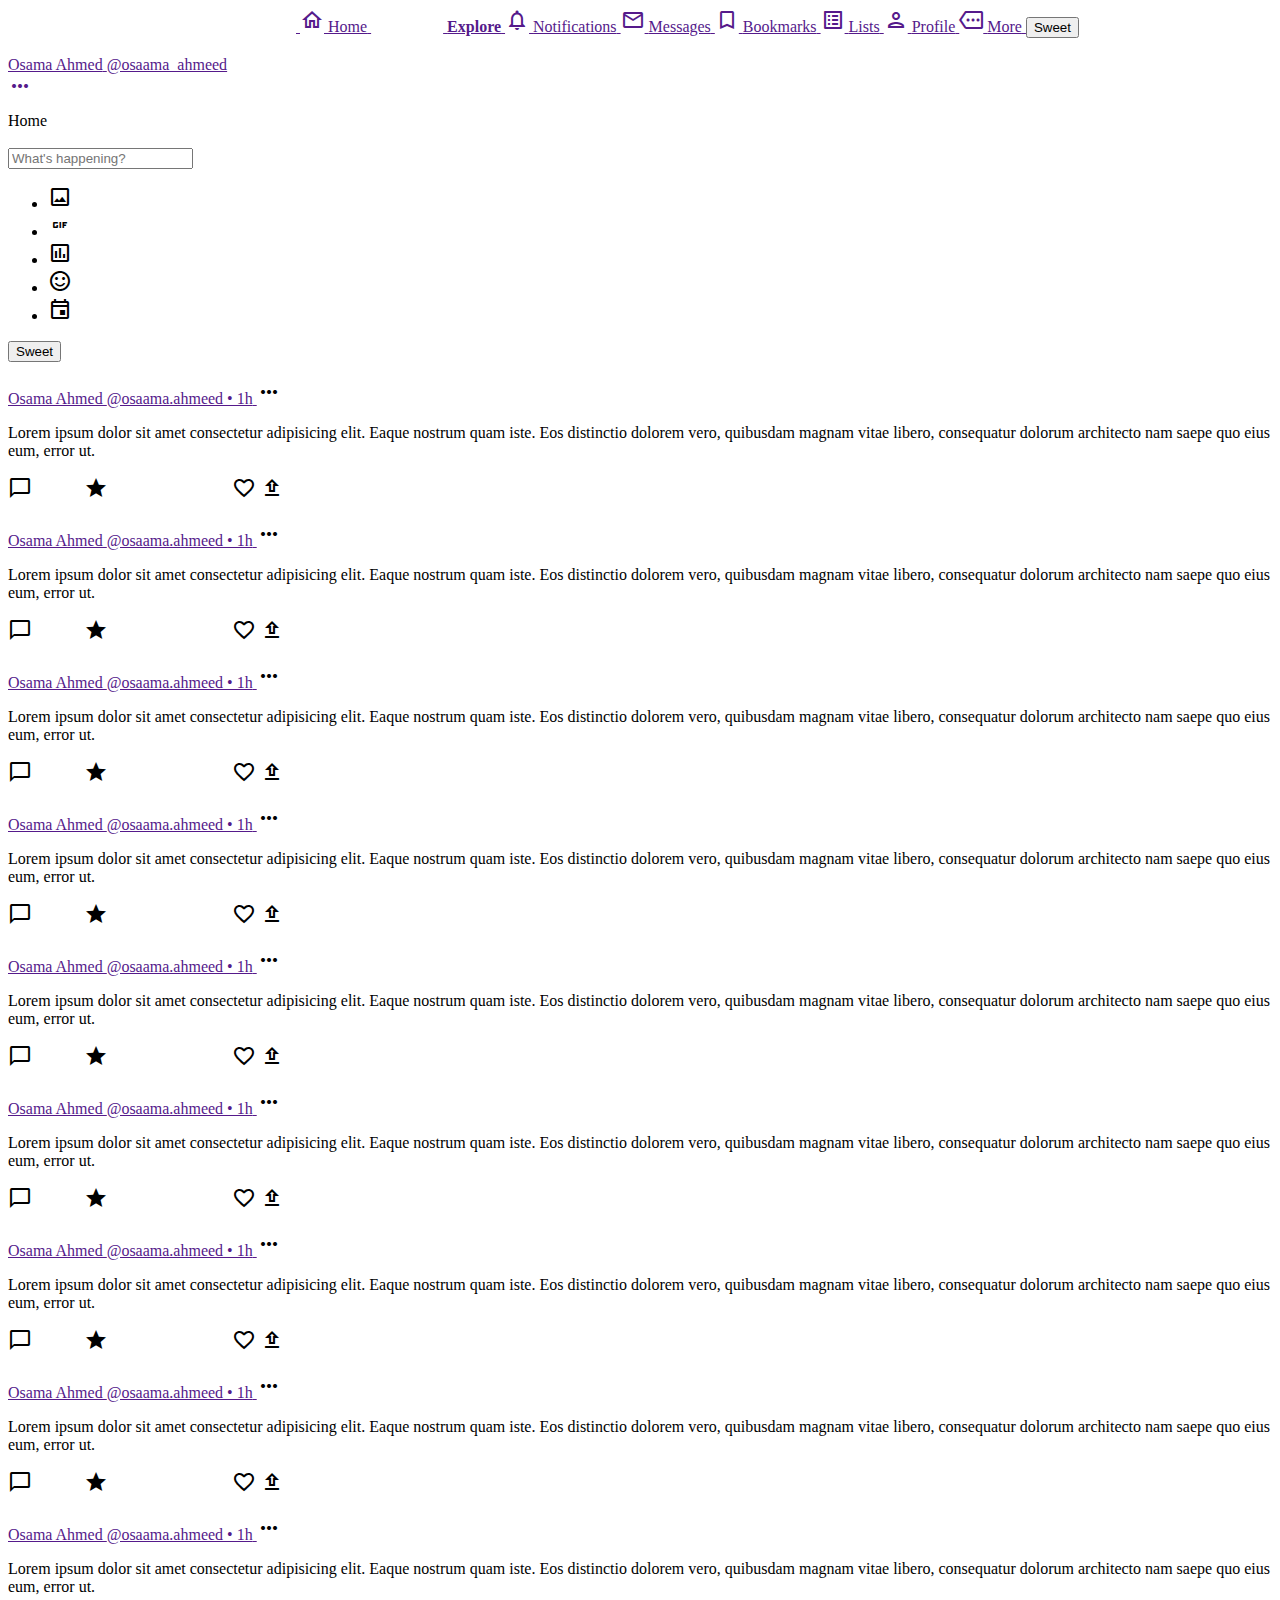
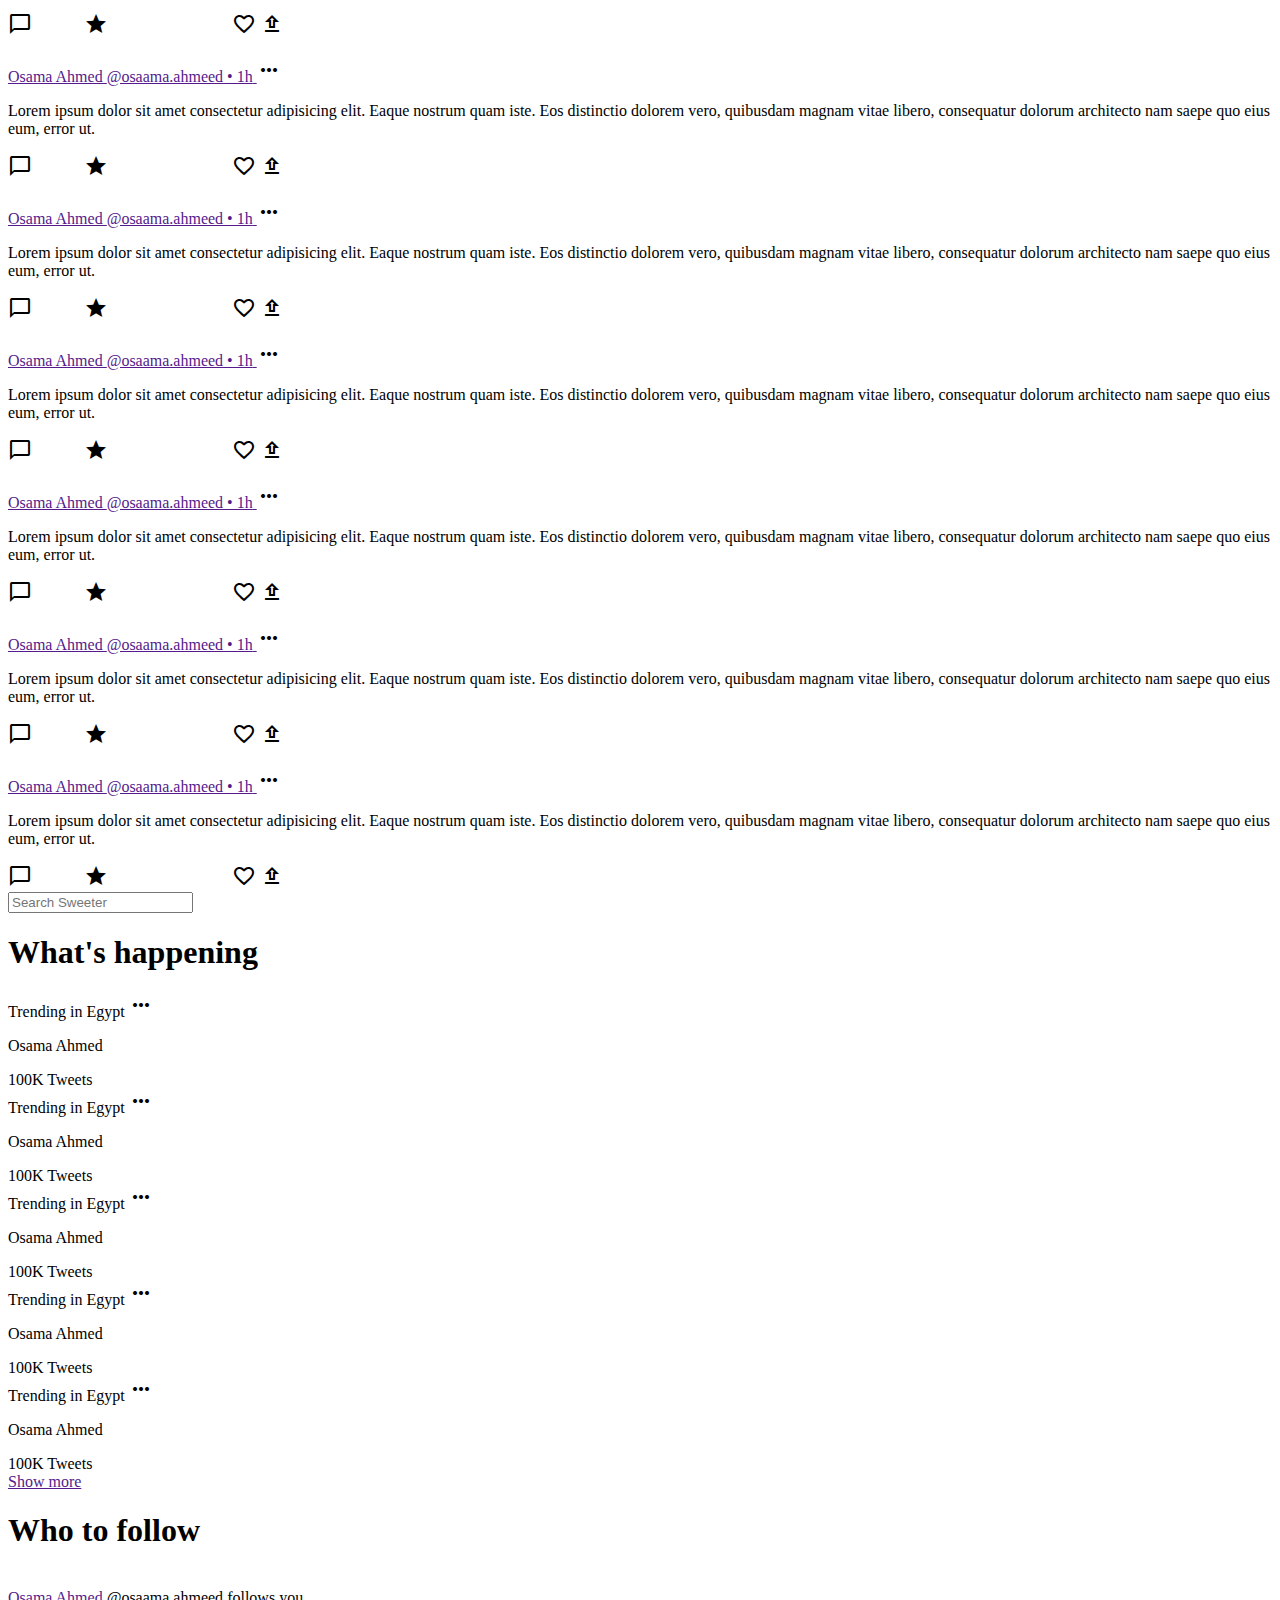
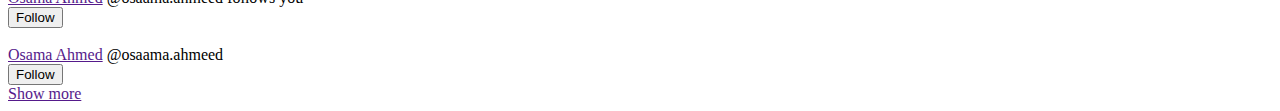
==== twitter/index.html @ a53d9e42 "Twitter Folder" ====
<!DOCTYPE html>
<html lang="en">
<head>
    <meta charset="UTF-8">
    <meta http-equiv="X-UA-Compatible" content="IE=edge">
    <meta name="viewport" content="width=device-width, initial-scale=1.0">
    <link href="https://fonts.googleapis.com/icon?family=Material+Icons|Material+Icons+Outlined" rel="stylesheet">
    <link rel="stylesheet" href="./style.css">
    <title>Twitter</title>
</head>
<body>

    <header>
        <div class="nav-links">
            <a href="">
                <i class="material-icons-outlined">
                    flutter_dash
                </i>
            </a>
            <a href="">
                <i class="material-icons-outlined">
                    home
                </i>
                <span>Home</span>
            </a>
            <a href="">
                <i class="material-icons-outlined">
                    tag
                </i>
                <span style="font-weight: 600;">Explore</span>
            </a>
            <a href="">
                <i class="material-icons-outlined">
                    notifications
                </i>
                <span>Notifications</span>
            </a>
            <a href="">
                <i class="material-icons-outlined">
                    email
                </i>
                <span>Messages</span>
            </a>
            <a href="">
                <i class="material-icons-outlined">
                    bookmark_border
                </i>
                <span>Bookmarks</span>
            </a>
            <a href="">
                <i class="material-icons-outlined">
                    list_alt
                </i>
                <span>Lists</span>
            </a>
            <a href="">
                <i class="material-icons-outlined">
                    person
                </i>
                <span>Profile</span>
            </a>
            <a href="">
                <i class="material-icons-outlined">
                    more
                </i>
                <span>More</span>
            </a>
            <button class="tweet-button">
                Sweet
            </button>
        </div>

        <div class="main-account">
            <a href="">
                <img class="tweet-img" src="./images/profile-pic.jpg" alt="">
                <div class="account-details">
                    <span class="account-name">Osama Ahmed</span>
                    <span class="account-handle">@osaama_ahmeed</span>
                </div>
                <i class="material-icons-outlined">
                    more_horiz
                </i>
            </a>
        </div>

    </header>

    <main>
        <div class="main-flex">
            <div class="main-feed">
                <div class="home-bar">
                    <span>Home</span>
                    <i class="material-icons-outlined">auto_awesome</i>
                </div>
                <div class="new-tweet">
                    <img class="tweet-img" src="./images/profile-pic.jpg" alt="">
                    <div class="new-tweet-details">
                        <input type="text" placeholder="What's happening?">
                        <div class="new-tweet-actions">
                        <ul>
                            <li>
                                <i class="material-icons-outlined">image</i>
                            </li>
                            <li>
                                <i class="material-icons-outlined">gif_box</i>
                            </li>
                            <li>
                                <i class="material-icons-outlined">poll</i>
                            </li>
                            <li>
                                <i class="material-icons-outlined">sentiment_satisfied</i>
                            </li>
                            <li>
                                <i class="material-icons-outlined">event</i>
                            </li>
                        </ul>
                        <button class="tweet-button">Sweet</button>
                        </div>
                    </div>
                </div>
                <div class="feed-tweet">
                    <img class="tweet-img" src="./images/profile-pic.jpg" alt="">
                    <div class="feed-tweet-details">
                        <div class="tweeter-details">
                            <a href="" class="tweeter-name">Osama Ahmed <span class="tweeter-handle">@osaama.ahmeed • 1h</span>   </a>
                            <i class="material-icons-outlined">more_horiz</i> 
                        </div>
                        <div class="tweet-text"><p>Lorem ipsum dolor sit amet consectetur adipisicing elit. Eaque nostrum quam iste. Eos distinctio dolorem vero, quibusdam magnam vitae libero, consequatur dolorum architecto nam saepe quo eius eum, error ut.</p></div>
                        <div class="tweet-icons">
                            <i class="material-icons-outlined">chat_bubble_outline</i>
                            <i class="material-icons-outlined">restart_alt</i>
                            <i class="material-icons-outlined">favorite_border</i>
                            <i class="material-icons-outlined">upload</i>
                        </div>
                    </div>
                </div>
                <div class="feed-tweet">
                    <img class="tweet-img" src="./images/profile-pic.jpg" alt="">
                    <div class="feed-tweet-details">
                        <div class="tweeter-details">
                            <a href="" class="tweeter-name">Osama Ahmed <span class="tweeter-handle">@osaama.ahmeed • 1h</span>   </a>
                            <i class="material-icons-outlined">more_horiz</i> 
                        </div>
                        <div class="tweet-text"><p>Lorem ipsum dolor sit amet consectetur adipisicing elit. Eaque nostrum quam iste. Eos distinctio dolorem vero, quibusdam magnam vitae libero, consequatur dolorum architecto nam saepe quo eius eum, error ut.</p></div>
                        <div class="tweet-icons">
                            <i class="material-icons-outlined">chat_bubble_outline</i>
                            <i class="material-icons-outlined">restart_alt</i>
                            <i class="material-icons-outlined">favorite_border</i>
                            <i class="material-icons-outlined">upload</i>
                        </div>
                    </div>
                </div>
                <div class="feed-tweet">
                    <img class="tweet-img" src="./images/profile-pic.jpg" alt="">
                    <div class="feed-tweet-details">
                        <div class="tweeter-details">
                            <a href="" class="tweeter-name">Osama Ahmed <span class="tweeter-handle">@osaama.ahmeed • 1h</span>   </a>
                            <i class="material-icons-outlined">more_horiz</i> 
                        </div>
                        <div class="tweet-text"><p>Lorem ipsum dolor sit amet consectetur adipisicing elit. Eaque nostrum quam iste. Eos distinctio dolorem vero, quibusdam magnam vitae libero, consequatur dolorum architecto nam saepe quo eius eum, error ut.</p></div>
                        <div class="tweet-icons">
                            <i class="material-icons-outlined">chat_bubble_outline</i>
                            <i class="material-icons-outlined">restart_alt</i>
                            <i class="material-icons-outlined">favorite_border</i>
                            <i class="material-icons-outlined">upload</i>
                        </div>
                    </div>
                </div>
                <div class="feed-tweet">
                    <img class="tweet-img" src="./images/profile-pic.jpg" alt="">
                    <div class="feed-tweet-details">
                        <div class="tweeter-details">
                            <a href="" class="tweeter-name">Osama Ahmed <span class="tweeter-handle">@osaama.ahmeed • 1h</span>   </a>
                            <i class="material-icons-outlined">more_horiz</i> 
                        </div>
                        <div class="tweet-text"><p>Lorem ipsum dolor sit amet consectetur adipisicing elit. Eaque nostrum quam iste. Eos distinctio dolorem vero, quibusdam magnam vitae libero, consequatur dolorum architecto nam saepe quo eius eum, error ut.</p></div>
                        <div class="tweet-icons">
                            <i class="material-icons-outlined">chat_bubble_outline</i>
                            <i class="material-icons-outlined">restart_alt</i>
                            <i class="material-icons-outlined">favorite_border</i>
                            <i class="material-icons-outlined">upload</i>
                        </div>
                    </div>
                </div>
                <div class="feed-tweet">
                    <img class="tweet-img" src="./images/profile-pic.jpg" alt="">
                    <div class="feed-tweet-details">
                        <div class="tweeter-details">
                            <a href="" class="tweeter-name">Osama Ahmed <span class="tweeter-handle">@osaama.ahmeed • 1h</span>   </a>
                            <i class="material-icons-outlined">more_horiz</i> 
                        </div>
                        <div class="tweet-text"><p>Lorem ipsum dolor sit amet consectetur adipisicing elit. Eaque nostrum quam iste. Eos distinctio dolorem vero, quibusdam magnam vitae libero, consequatur dolorum architecto nam saepe quo eius eum, error ut.</p></div>
                        <div class="tweet-icons">
                            <i class="material-icons-outlined">chat_bubble_outline</i>
                            <i class="material-icons-outlined">restart_alt</i>
                            <i class="material-icons-outlined">favorite_border</i>
                            <i class="material-icons-outlined">upload</i>
                        </div>
                    </div>
                </div>
                <div class="feed-tweet">
                    <img class="tweet-img" src="./images/profile-pic.jpg" alt="">
                    <div class="feed-tweet-details">
                        <div class="tweeter-details">
                            <a href="" class="tweeter-name">Osama Ahmed <span class="tweeter-handle">@osaama.ahmeed • 1h</span>   </a>
                            <i class="material-icons-outlined">more_horiz</i> 
                        </div>
                        <div class="tweet-text"><p>Lorem ipsum dolor sit amet consectetur adipisicing elit. Eaque nostrum quam iste. Eos distinctio dolorem vero, quibusdam magnam vitae libero, consequatur dolorum architecto nam saepe quo eius eum, error ut.</p></div>
                        <div class="tweet-icons">
                            <i class="material-icons-outlined">chat_bubble_outline</i>
                            <i class="material-icons-outlined">restart_alt</i>
                            <i class="material-icons-outlined">favorite_border</i>
                            <i class="material-icons-outlined">upload</i>
                        </div>
                    </div>
                </div>
                <div class="feed-tweet">
                    <img class="tweet-img" src="./images/profile-pic.jpg" alt="">
                    <div class="feed-tweet-details">
                        <div class="tweeter-details">
                            <a href="" class="tweeter-name">Osama Ahmed <span class="tweeter-handle">@osaama.ahmeed • 1h</span>   </a>
                            <i class="material-icons-outlined">more_horiz</i> 
                        </div>
                        <div class="tweet-text"><p>Lorem ipsum dolor sit amet consectetur adipisicing elit. Eaque nostrum quam iste. Eos distinctio dolorem vero, quibusdam magnam vitae libero, consequatur dolorum architecto nam saepe quo eius eum, error ut.</p></div>
                        <div class="tweet-icons">
                            <i class="material-icons-outlined">chat_bubble_outline</i>
                            <i class="material-icons-outlined">restart_alt</i>
                            <i class="material-icons-outlined">favorite_border</i>
                            <i class="material-icons-outlined">upload</i>
                        </div>
                    </div>
                </div>
                <div class="feed-tweet">
                    <img class="tweet-img" src="./images/profile-pic.jpg" alt="">
                    <div class="feed-tweet-details">
                        <div class="tweeter-details">
                            <a href="" class="tweeter-name">Osama Ahmed <span class="tweeter-handle">@osaama.ahmeed • 1h</span>   </a>
                            <i class="material-icons-outlined">more_horiz</i> 
                        </div>
                        <div class="tweet-text"><p>Lorem ipsum dolor sit amet consectetur adipisicing elit. Eaque nostrum quam iste. Eos distinctio dolorem vero, quibusdam magnam vitae libero, consequatur dolorum architecto nam saepe quo eius eum, error ut.</p></div>
                        <div class="tweet-icons">
                            <i class="material-icons-outlined">chat_bubble_outline</i>
                            <i class="material-icons-outlined">restart_alt</i>
                            <i class="material-icons-outlined">favorite_border</i>
                            <i class="material-icons-outlined">upload</i>
                        </div>
                    </div>
                </div>
                <div class="feed-tweet">
                    <img class="tweet-img" src="./images/profile-pic.jpg" alt="">
                    <div class="feed-tweet-details">
                        <div class="tweeter-details">
                            <a href="" class="tweeter-name">Osama Ahmed <span class="tweeter-handle">@osaama.ahmeed • 1h</span>   </a>
                            <i class="material-icons-outlined">more_horiz</i> 
                        </div>
                        <div class="tweet-text"><p>Lorem ipsum dolor sit amet consectetur adipisicing elit. Eaque nostrum quam iste. Eos distinctio dolorem vero, quibusdam magnam vitae libero, consequatur dolorum architecto nam saepe quo eius eum, error ut.</p></div>
                        <div class="tweet-icons">
                            <i class="material-icons-outlined">chat_bubble_outline</i>
                            <i class="material-icons-outlined">restart_alt</i>
                            <i class="material-icons-outlined">favorite_border</i>
                            <i class="material-icons-outlined">upload</i>
                        </div>
                    </div>
                </div>
                <div class="feed-tweet">
                    <img class="tweet-img" src="./images/profile-pic.jpg" alt="">
                    <div class="feed-tweet-details">
                        <div class="tweeter-details">
                            <a href="" class="tweeter-name">Osama Ahmed <span class="tweeter-handle">@osaama.ahmeed • 1h</span>   </a>
                            <i class="material-icons-outlined">more_horiz</i> 
                        </div>
                        <div class="tweet-text"><p>Lorem ipsum dolor sit amet consectetur adipisicing elit. Eaque nostrum quam iste. Eos distinctio dolorem vero, quibusdam magnam vitae libero, consequatur dolorum architecto nam saepe quo eius eum, error ut.</p></div>
                        <div class="tweet-icons">
                            <i class="material-icons-outlined">chat_bubble_outline</i>
                            <i class="material-icons-outlined">restart_alt</i>
                            <i class="material-icons-outlined">favorite_border</i>
                            <i class="material-icons-outlined">upload</i>
                        </div>
                    </div>
                </div>
                <div class="feed-tweet">
                    <img class="tweet-img" src="./images/profile-pic.jpg" alt="">
                    <div class="feed-tweet-details">
                        <div class="tweeter-details">
                            <a href="" class="tweeter-name">Osama Ahmed <span class="tweeter-handle">@osaama.ahmeed • 1h</span>   </a>
                            <i class="material-icons-outlined">more_horiz</i> 
                        </div>
                        <div class="tweet-text"><p>Lorem ipsum dolor sit amet consectetur adipisicing elit. Eaque nostrum quam iste. Eos distinctio dolorem vero, quibusdam magnam vitae libero, consequatur dolorum architecto nam saepe quo eius eum, error ut.</p></div>
                        <div class="tweet-icons">
                            <i class="material-icons-outlined">chat_bubble_outline</i>
                            <i class="material-icons-outlined">restart_alt</i>
                            <i class="material-icons-outlined">favorite_border</i>
                            <i class="material-icons-outlined">upload</i>
                        </div>
                    </div>
                </div>
                <div class="feed-tweet">
                    <img class="tweet-img" src="./images/profile-pic.jpg" alt="">
                    <div class="feed-tweet-details">
                        <div class="tweeter-details">
                            <a href="" class="tweeter-name">Osama Ahmed <span class="tweeter-handle">@osaama.ahmeed • 1h</span>   </a>
                            <i class="material-icons-outlined">more_horiz</i> 
                        </div>
                        <div class="tweet-text"><p>Lorem ipsum dolor sit amet consectetur adipisicing elit. Eaque nostrum quam iste. Eos distinctio dolorem vero, quibusdam magnam vitae libero, consequatur dolorum architecto nam saepe quo eius eum, error ut.</p></div>
                        <div class="tweet-icons">
                            <i class="material-icons-outlined">chat_bubble_outline</i>
                            <i class="material-icons-outlined">restart_alt</i>
                            <i class="material-icons-outlined">favorite_border</i>
                            <i class="material-icons-outlined">upload</i>
                        </div>
                    </div>
                </div>
                <div class="feed-tweet">
                    <img class="tweet-img" src="./images/profile-pic.jpg" alt="">
                    <div class="feed-tweet-details">
                        <div class="tweeter-details">
                            <a href="" class="tweeter-name">Osama Ahmed <span class="tweeter-handle">@osaama.ahmeed • 1h</span>   </a>
                            <i class="material-icons-outlined">more_horiz</i> 
                        </div>
                        <div class="tweet-text"><p>Lorem ipsum dolor sit amet consectetur adipisicing elit. Eaque nostrum quam iste. Eos distinctio dolorem vero, quibusdam magnam vitae libero, consequatur dolorum architecto nam saepe quo eius eum, error ut.</p></div>
                        <div class="tweet-icons">
                            <i class="material-icons-outlined">chat_bubble_outline</i>
                            <i class="material-icons-outlined">restart_alt</i>
                            <i class="material-icons-outlined">favorite_border</i>
                            <i class="material-icons-outlined">upload</i>
                        </div>
                    </div>
                </div>
                <div class="feed-tweet">
                    <img class="tweet-img" src="./images/profile-pic.jpg" alt="">
                    <div class="feed-tweet-details">
                        <div class="tweeter-details">
                            <a href="" class="tweeter-name">Osama Ahmed <span class="tweeter-handle">@osaama.ahmeed • 1h</span>   </a>
                            <i class="material-icons-outlined">more_horiz</i> 
                        </div>
                        <div class="tweet-text"><p>Lorem ipsum dolor sit amet consectetur adipisicing elit. Eaque nostrum quam iste. Eos distinctio dolorem vero, quibusdam magnam vitae libero, consequatur dolorum architecto nam saepe quo eius eum, error ut.</p></div>
                        <div class="tweet-icons">
                            <i class="material-icons-outlined">chat_bubble_outline</i>
                            <i class="material-icons-outlined">restart_alt</i>
                            <i class="material-icons-outlined">favorite_border</i>
                            <i class="material-icons-outlined">upload</i>
                        </div>
                    </div>
                </div>
                <div class="feed-tweet">
                    <img class="tweet-img" src="./images/profile-pic.jpg" alt="">
                    <div class="feed-tweet-details">
                        <div class="tweeter-details">
                            <a href="" class="tweeter-name">Osama Ahmed <span class="tweeter-handle">@osaama.ahmeed • 1h</span>   </a>
                            <i class="material-icons-outlined">more_horiz</i> 
                        </div>
                        <div class="tweet-text"><p>Lorem ipsum dolor sit amet consectetur adipisicing elit. Eaque nostrum quam iste. Eos distinctio dolorem vero, quibusdam magnam vitae libero, consequatur dolorum architecto nam saepe quo eius eum, error ut.</p></div>
                        <div class="tweet-icons">
                            <i class="material-icons-outlined">chat_bubble_outline</i>
                            <i class="material-icons-outlined">restart_alt</i>
                            <i class="material-icons-outlined">favorite_border</i>
                            <i class="material-icons-outlined">upload</i>
                        </div>
                    </div>
                </div>
            </div>

            <div class="side-feed">
                <div class="search">
                    <input type="text" placeholder="Search Sweeter">
                </div>
                <div class="trending">
                    <h1 class="h1-title">What's happening</h1>
                    <div class="trending-item">
                        <div class="item-category">
                            <span>Trending in Egypt</span>
                            <i class="material-icons-outlined">more_horiz</i>
                        </div>
                        <p>Osama Ahmed</p>
                        <span>100K Tweets</span>
                    </div>
                    <div class="trending-item">
                        <div class="item-category">
                            <span>Trending in Egypt</span>
                            <i class="material-icons-outlined">more_horiz</i>
                        </div>
                        <p>Osama Ahmed</p>
                        <span>100K Tweets</span>
                    </div>
                    <div class="trending-item">
                        <div class="item-category">
                            <span>Trending in Egypt</span>
                            <i class="material-icons-outlined">more_horiz</i>
                        </div>
                        <p>Osama Ahmed</p>
                        <span>100K Tweets</span>
                    </div>
                    <div class="trending-item">
                        <div class="item-category">
                            <span>Trending in Egypt</span>
                            <i class="material-icons-outlined">more_horiz</i>
                        </div>
                        <p>Osama Ahmed</p>
                        <span>100K Tweets</span>
                    </div>
                    <div class="trending-item">
                        <div class="item-category">
                            <span>Trending in Egypt</span>
                            <i class="material-icons-outlined">more_horiz</i>
                        </div>
                        <p>Osama Ahmed</p>
                        <span>100K Tweets</span>
                    </div>
                    <a href="" class="show-more">Show more</a>
                </div>
                <div class="follow">
                    <h1 class="h1-title">Who to follow</h1>
                    <div class="follow-profile">
                        <div class="follow-cont">
                        <img class="tweet-img" src="./images/profile-pic.jpg" alt="">
                        <div class="follow-details">
                            <a href="">Osama Ahmed</a>
                            <span>@osaama.ahmeed <span id="follows">follows you</span></span>
                        </div>
                    </div>
                        <button class="tweet-button">Follow</button>
                    </div>
                    <div class="follow-profile">
                        <div class="follow-cont">
                        <img class="tweet-img" src="./images/profile-pic.jpg" alt="">
                        <div class="follow-details">
                            <a href="">Osama Ahmed</a>
                            <span>@osaama.ahmeed</span>
                        </div>
                    </div>
                        <button class="tweet-button">Follow</button>
                    </div>
                    <a class="show-more" href="">Show more</a>
                </div>
            </div>
        </div>
    </main>

</body>
</html>
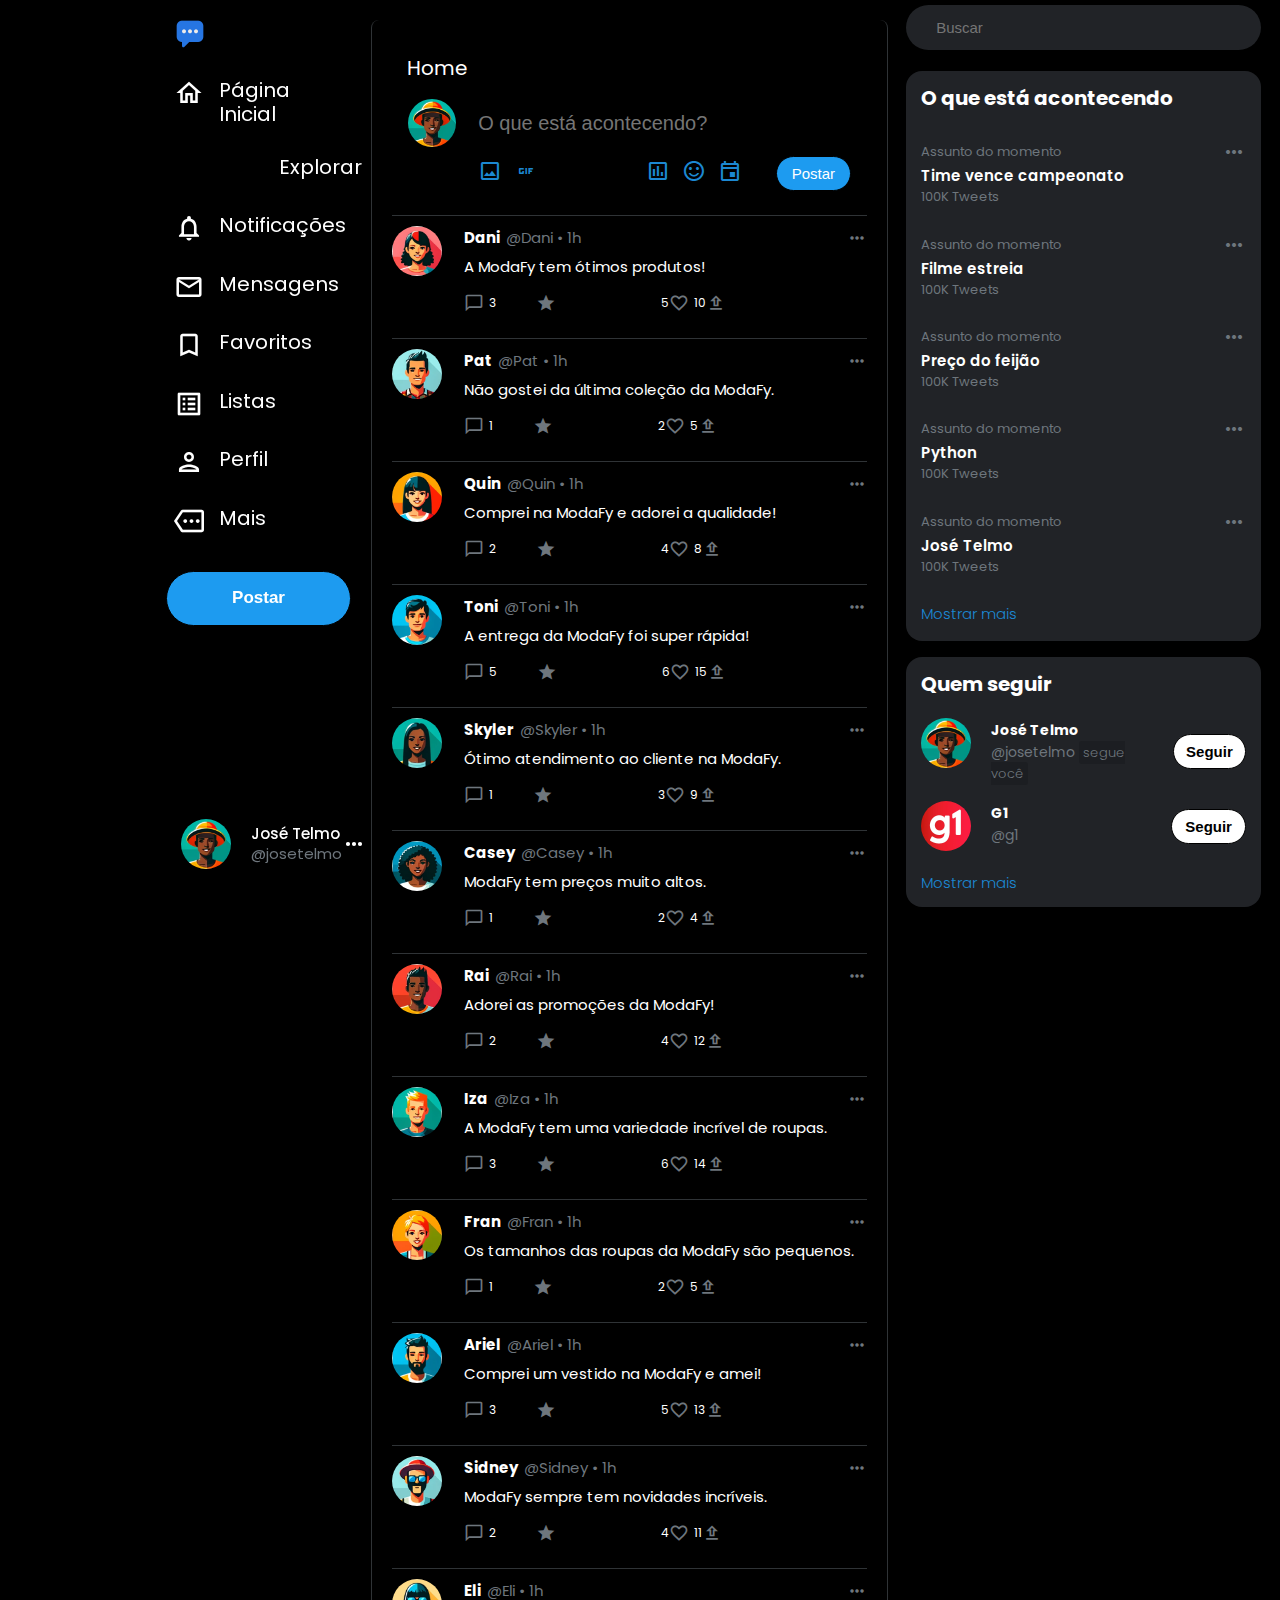
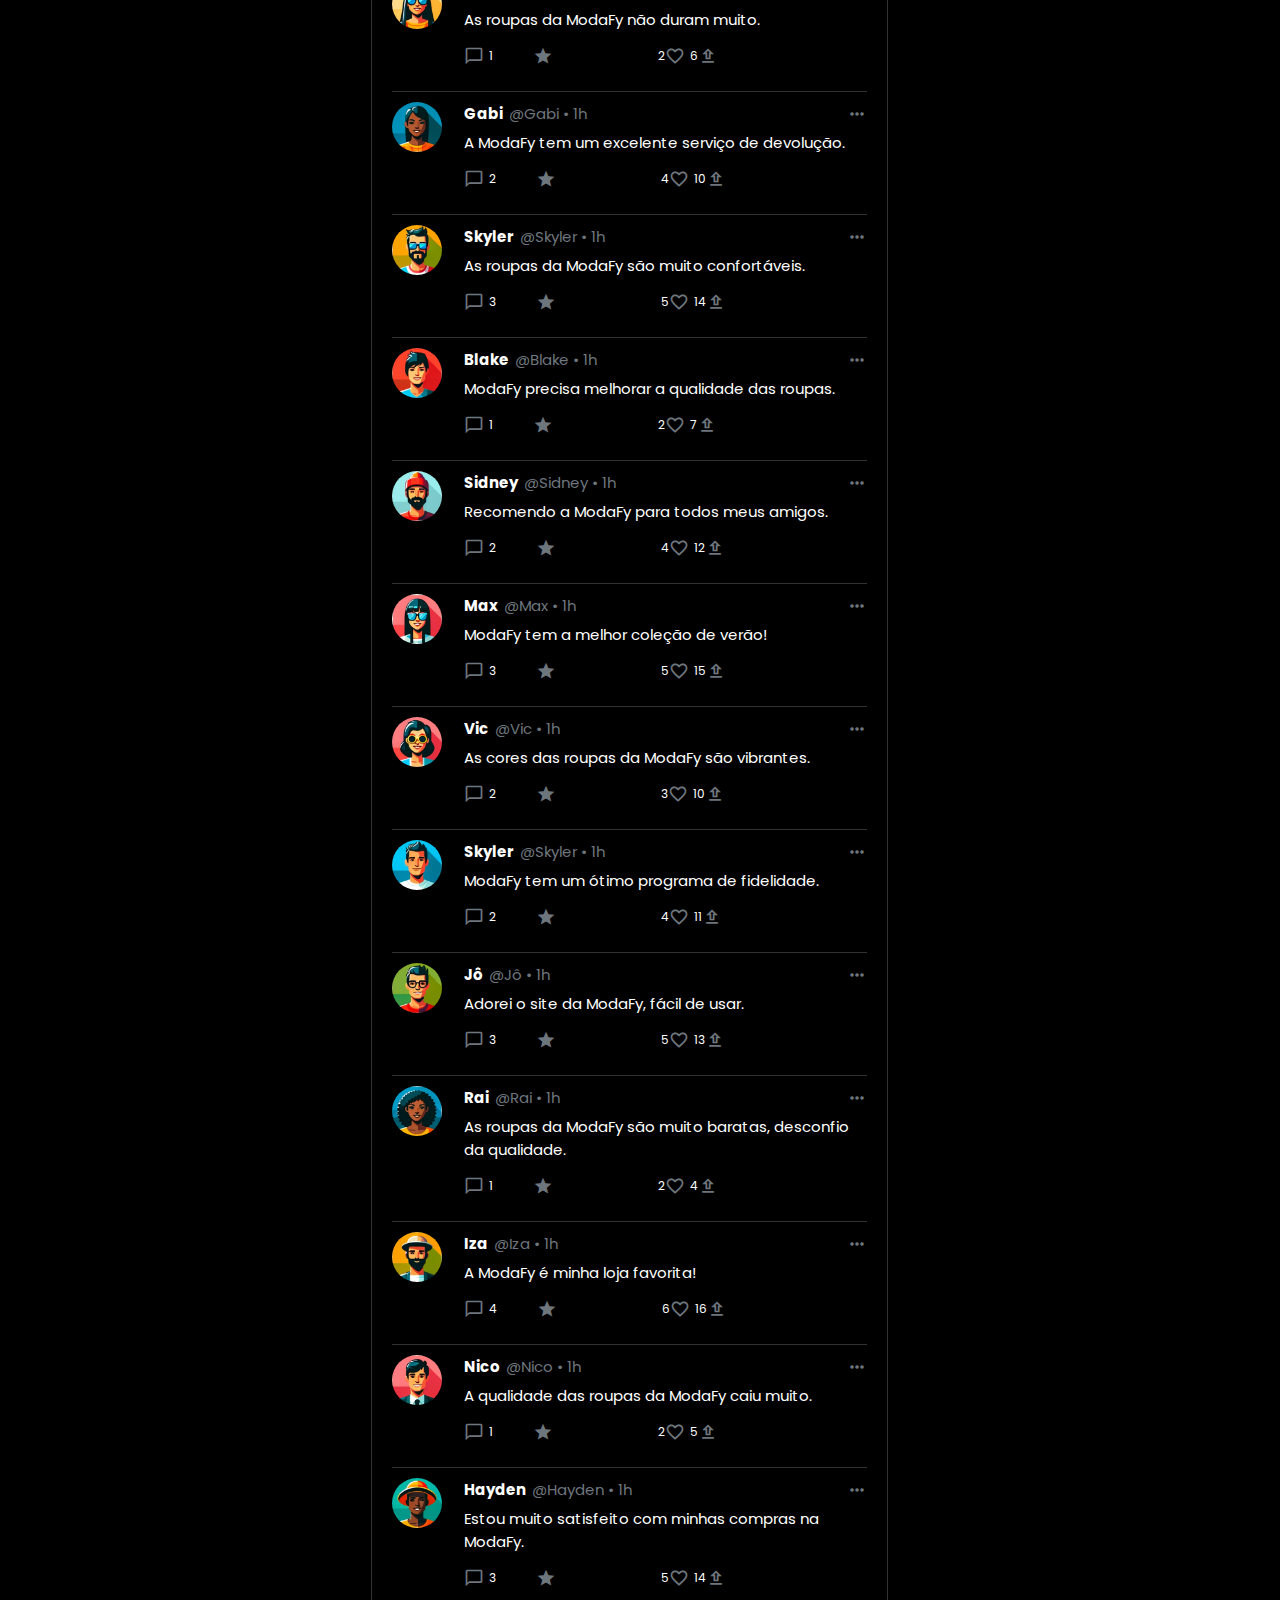
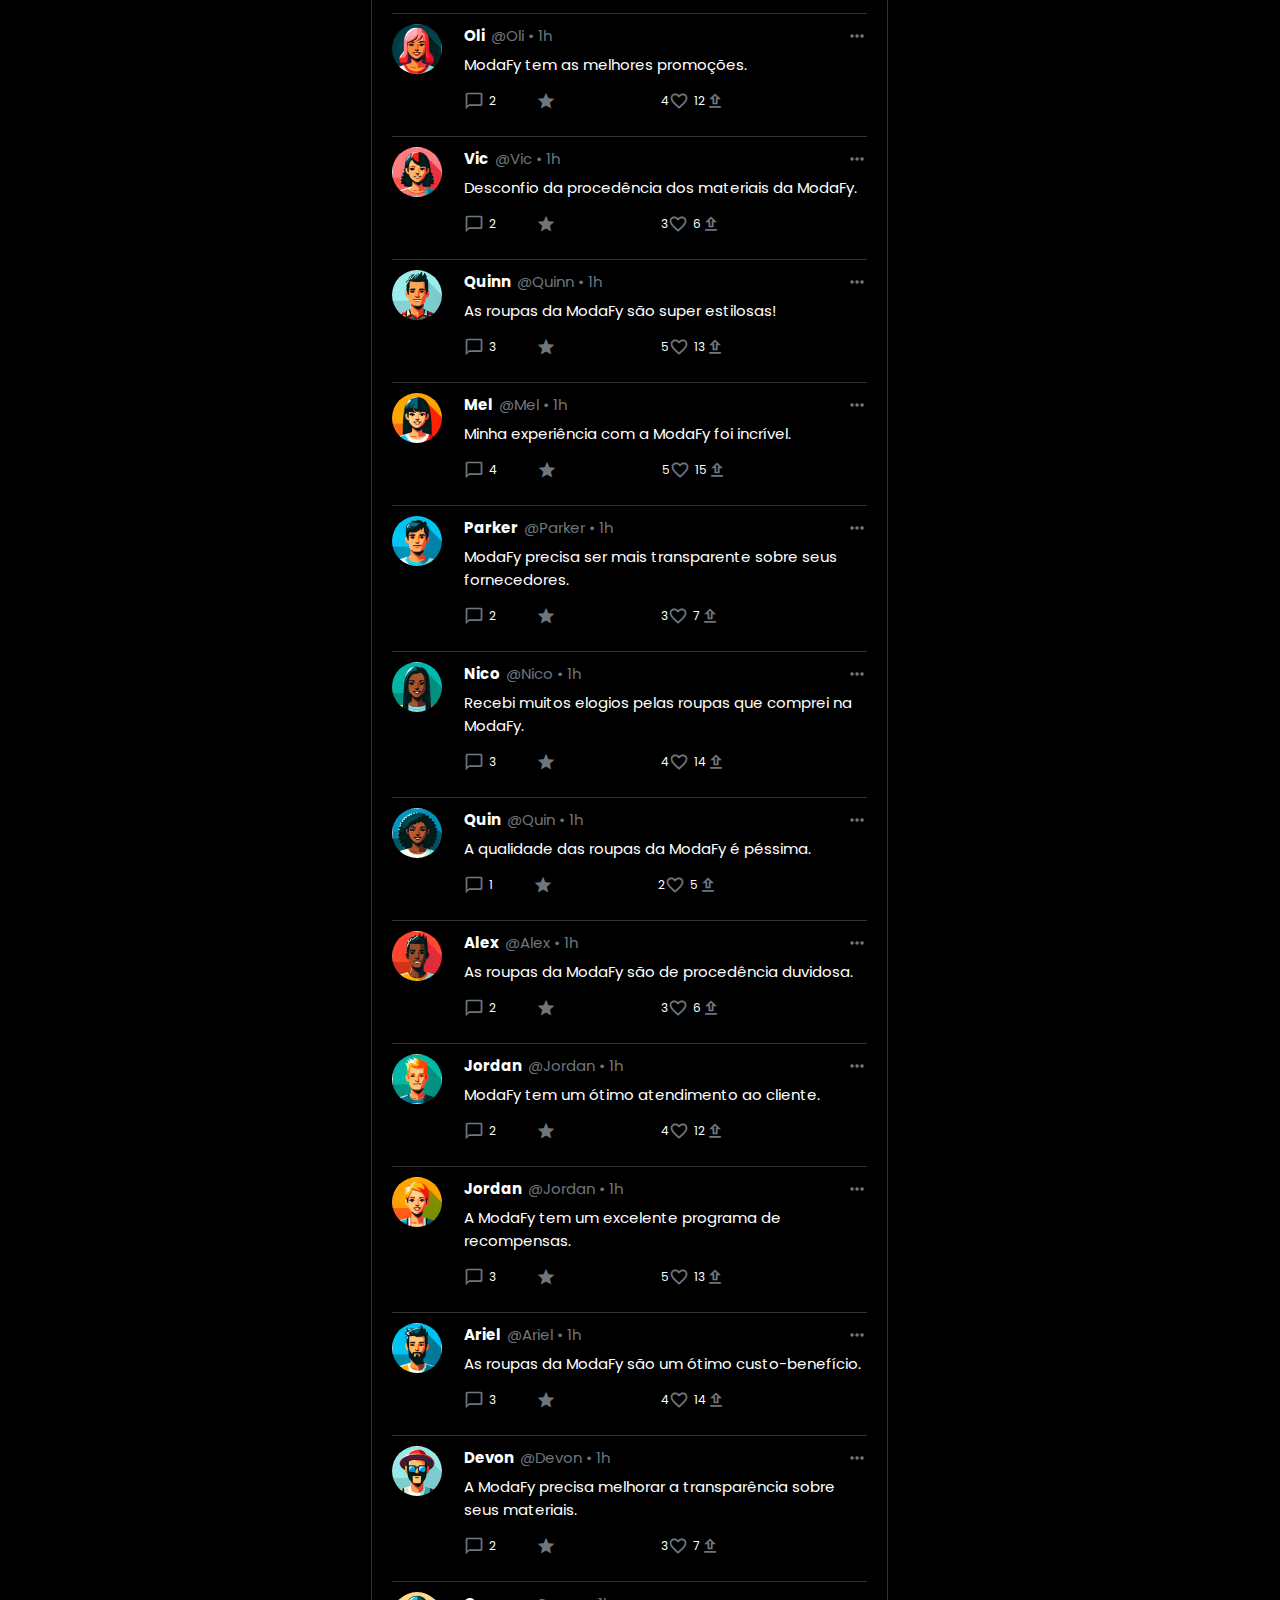
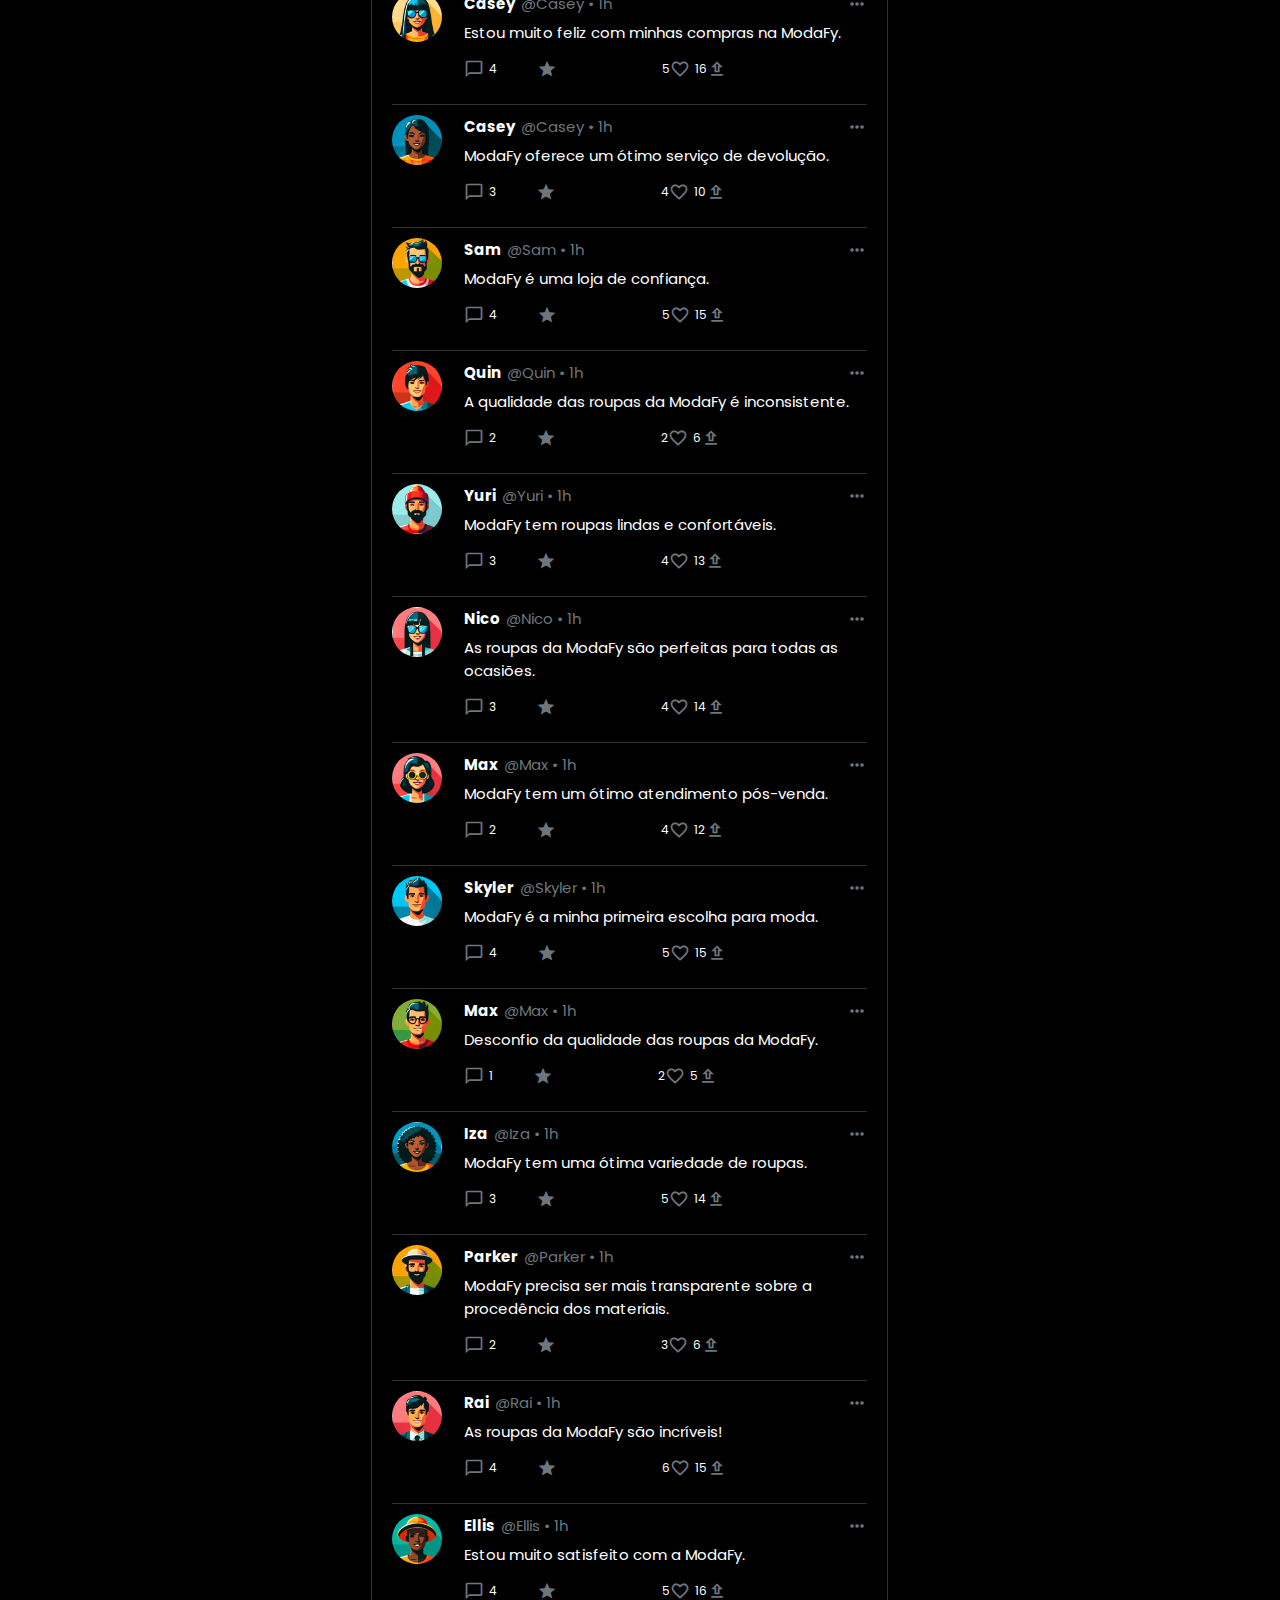
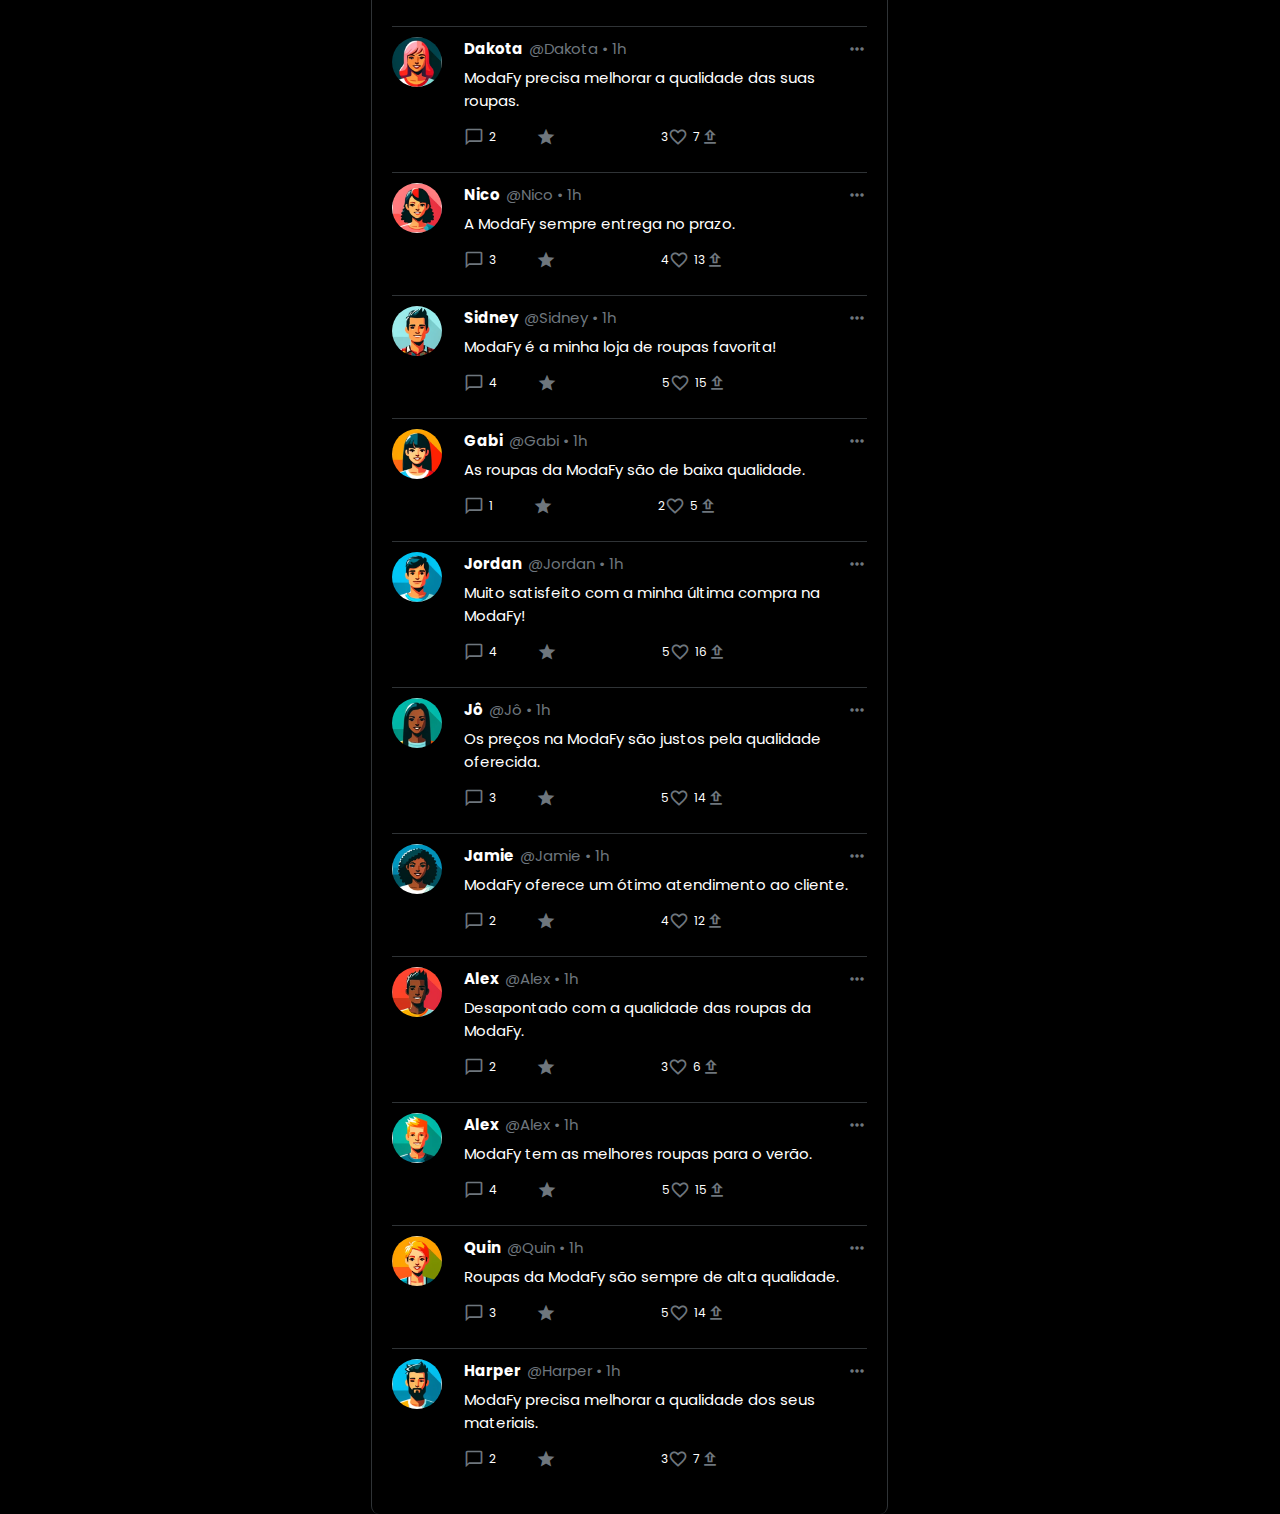
==== commit 25c221dd: "almost final" ====
--- a/twitter/index.html
+++ b/twitter/index.html
@@ -1,88 +1,88 @@
 <!DOCTYPE html>
-<html lang="en">
+<html lang="pt-br">
 <head>
     <meta charset="UTF-8">
     <meta http-equiv="X-UA-Compatible" content="IE=edge">
     <meta name="viewport" content="width=device-width, initial-scale=1.0">
+    <meta name="robots" content="noindex, nofollow">
+    <link rel="icon" type="image/x-icon" href="assets/images/favicon.png">
     <link href="https://fonts.googleapis.com/icon?family=Material+Icons|Material+Icons+Outlined" rel="stylesheet">
-    <link rel="stylesheet" href="./style.css">
-    <title>Twitter</title>
+    <link rel="stylesheet" href="assets/style.css">
+    <title>Twitter Simulation</title>
 </head>
 <body>
 
     <header>
         <div class="nav-links">
             <a href="">
-                <i class="material-icons-outlined">
-                    flutter_dash
-                </i>
+                
+                <img src="assets/images/favicon.png">
             </a>
             <a href="">
                 <i class="material-icons-outlined">
                     home
                 </i>
-                <span>Home</span>
+                <span>Página Inicial</span>
             </a>
             <a href="">
                 <i class="material-icons-outlined">
                     tag
                 </i>
-                <span style="font-weight: 600;">Explore</span>
+                <span>Explorar</span>
             </a>
             <a href="">
                 <i class="material-icons-outlined">
                     notifications
                 </i>
-                <span>Notifications</span>
+                <span>Notificações</span>
             </a>
             <a href="">
                 <i class="material-icons-outlined">
                     email
                 </i>
-                <span>Messages</span>
+                <span>Mensagens</span>
             </a>
             <a href="">
                 <i class="material-icons-outlined">
                     bookmark_border
                 </i>
-                <span>Bookmarks</span>
+                <span>Favoritos</span>
             </a>
             <a href="">
                 <i class="material-icons-outlined">
                     list_alt
                 </i>
-                <span>Lists</span>
+                <span>Listas</span>
             </a>
             <a href="">
                 <i class="material-icons-outlined">
                     person
                 </i>
-                <span>Profile</span>
+                <span>Perfil</span>
             </a>
             <a href="">
                 <i class="material-icons-outlined">
                     more
                 </i>
-                <span>More</span>
+                <span>Mais</span>
             </a>
             <button class="tweet-button">
-                Sweet
+                Postar
             </button>
         </div>
 
         <div class="main-account">
             <a href="">
-                <img class="tweet-img" src="./images/profile-pic.jpg" alt="">
+                <img class="tweet-img" src="assets/images/profilepic24.png" alt="Usuário Principal">
                 <div class="account-details">
-                    <span class="account-name">Osama Ahmed</span>
-                    <span class="account-handle">@osaama_ahmeed</span>
+                    <span class="account-name">José Telmo</span>
+                    <span class="account-handle">@josetelmo</span>
                 </div>
                 <i class="material-icons-outlined">
                     more_horiz
                 </i>
             </a>
         </div>
-
     </header>
 
     <main>
@@ -93,348 +93,111 @@
                     <i class="material-icons-outlined">auto_awesome</i>
                 </div>
                 <div class="new-tweet">
-                    <img class="tweet-img" src="./images/profile-pic.jpg" alt="">
+                    <img class="tweet-img" src="assets/images/profilepic24.png" alt="Usuário Principal">
                     <div class="new-tweet-details">
-                        <input type="text" placeholder="What's happening?">
+                        <input type="text" placeholder="O que está acontecendo?">
                         <div class="new-tweet-actions">
-                        <ul>
-                            <li>
-                                <i class="material-icons-outlined">image</i>
-                            </li>
-                            <li>
-                                <i class="material-icons-outlined">gif_box</i>
-                            </li>
-                            <li>
-                                <i class="material-icons-outlined">poll</i>
-                            </li>
-                            <li>
-                                <i class="material-icons-outlined">sentiment_satisfied</i>
-                            </li>
-                            <li>
-                                <i class="material-icons-outlined">event</i>
-                            </li>
-                        </ul>
-                        <button class="tweet-button">Sweet</button>
-                        </div>
-                    </div>
-                </div>
-                <div class="feed-tweet">
-                    <img class="tweet-img" src="./images/profile-pic.jpg" alt="">
-                    <div class="feed-tweet-details">
-                        <div class="tweeter-details">
-                            <a href="" class="tweeter-name">Osama Ahmed <span class="tweeter-handle">@osaama.ahmeed • 1h</span>   </a>
-                            <i class="material-icons-outlined">more_horiz</i> 
-                        </div>
-                        <div class="tweet-text"><p>Lorem ipsum dolor sit amet consectetur adipisicing elit. Eaque nostrum quam iste. Eos distinctio dolorem vero, quibusdam magnam vitae libero, consequatur dolorum architecto nam saepe quo eius eum, error ut.</p></div>
-                        <div class="tweet-icons">
-                            <i class="material-icons-outlined">chat_bubble_outline</i>
-                            <i class="material-icons-outlined">restart_alt</i>
-                            <i class="material-icons-outlined">favorite_border</i>
-                            <i class="material-icons-outlined">upload</i>
-                        </div>
-                    </div>
-                </div>
-                <div class="feed-tweet">
-                    <img class="tweet-img" src="./images/profile-pic.jpg" alt="">
-                    <div class="feed-tweet-details">
-                        <div class="tweeter-details">
-                            <a href="" class="tweeter-name">Osama Ahmed <span class="tweeter-handle">@osaama.ahmeed • 1h</span>   </a>
-                            <i class="material-icons-outlined">more_horiz</i> 
-                        </div>
-                        <div class="tweet-text"><p>Lorem ipsum dolor sit amet consectetur adipisicing elit. Eaque nostrum quam iste. Eos distinctio dolorem vero, quibusdam magnam vitae libero, consequatur dolorum architecto nam saepe quo eius eum, error ut.</p></div>
-                        <div class="tweet-icons">
-                            <i class="material-icons-outlined">chat_bubble_outline</i>
-                            <i class="material-icons-outlined">restart_alt</i>
-                            <i class="material-icons-outlined">favorite_border</i>
-                            <i class="material-icons-outlined">upload</i>
-                        </div>
-                    </div>
-                </div>
-                <div class="feed-tweet">
-                    <img class="tweet-img" src="./images/profile-pic.jpg" alt="">
-                    <div class="feed-tweet-details">
-                        <div class="tweeter-details">
-                            <a href="" class="tweeter-name">Osama Ahmed <span class="tweeter-handle">@osaama.ahmeed • 1h</span>   </a>
-                            <i class="material-icons-outlined">more_horiz</i> 
-                        </div>
-                        <div class="tweet-text"><p>Lorem ipsum dolor sit amet consectetur adipisicing elit. Eaque nostrum quam iste. Eos distinctio dolorem vero, quibusdam magnam vitae libero, consequatur dolorum architecto nam saepe quo eius eum, error ut.</p></div>
-                        <div class="tweet-icons">
-                            <i class="material-icons-outlined">chat_bubble_outline</i>
-                            <i class="material-icons-outlined">restart_alt</i>
-                            <i class="material-icons-outlined">favorite_border</i>
-                            <i class="material-icons-outlined">upload</i>
-                        </div>
-                    </div>
-                </div>
-                <div class="feed-tweet">
-                    <img class="tweet-img" src="./images/profile-pic.jpg" alt="">
-                    <div class="feed-tweet-details">
-                        <div class="tweeter-details">
-                            <a href="" class="tweeter-name">Osama Ahmed <span class="tweeter-handle">@osaama.ahmeed • 1h</span>   </a>
-                            <i class="material-icons-outlined">more_horiz</i> 
-                        </div>
-                        <div class="tweet-text"><p>Lorem ipsum dolor sit amet consectetur adipisicing elit. Eaque nostrum quam iste. Eos distinctio dolorem vero, quibusdam magnam vitae libero, consequatur dolorum architecto nam saepe quo eius eum, error ut.</p></div>
-                        <div class="tweet-icons">
-                            <i class="material-icons-outlined">chat_bubble_outline</i>
-                            <i class="material-icons-outlined">restart_alt</i>
-                            <i class="material-icons-outlined">favorite_border</i>
-                            <i class="material-icons-outlined">upload</i>
-                        </div>
-                    </div>
-                </div>
-                <div class="feed-tweet">
-                    <img class="tweet-img" src="./images/profile-pic.jpg" alt="">
-                    <div class="feed-tweet-details">
-                        <div class="tweeter-details">
-                            <a href="" class="tweeter-name">Osama Ahmed <span class="tweeter-handle">@osaama.ahmeed • 1h</span>   </a>
-                            <i class="material-icons-outlined">more_horiz</i> 
-                        </div>
-                        <div class="tweet-text"><p>Lorem ipsum dolor sit amet consectetur adipisicing elit. Eaque nostrum quam iste. Eos distinctio dolorem vero, quibusdam magnam vitae libero, consequatur dolorum architecto nam saepe quo eius eum, error ut.</p></div>
-                        <div class="tweet-icons">
-                            <i class="material-icons-outlined">chat_bubble_outline</i>
-                            <i class="material-icons-outlined">restart_alt</i>
-                            <i class="material-icons-outlined">favorite_border</i>
-                            <i class="material-icons-outlined">upload</i>
-                        </div>
-                    </div>
-                </div>
-                <div class="feed-tweet">
-                    <img class="tweet-img" src="./images/profile-pic.jpg" alt="">
-                    <div class="feed-tweet-details">
-                        <div class="tweeter-details">
-                            <a href="" class="tweeter-name">Osama Ahmed <span class="tweeter-handle">@osaama.ahmeed • 1h</span>   </a>
-                            <i class="material-icons-outlined">more_horiz</i> 
-                        </div>
-                        <div class="tweet-text"><p>Lorem ipsum dolor sit amet consectetur adipisicing elit. Eaque nostrum quam iste. Eos distinctio dolorem vero, quibusdam magnam vitae libero, consequatur dolorum architecto nam saepe quo eius eum, error ut.</p></div>
-                        <div class="tweet-icons">
-                            <i class="material-icons-outlined">chat_bubble_outline</i>
-                            <i class="material-icons-outlined">restart_alt</i>
-                            <i class="material-icons-outlined">favorite_border</i>
-                            <i class="material-icons-outlined">upload</i>
-                        </div>
-                    </div>
-                </div>
-                <div class="feed-tweet">
-                    <img class="tweet-img" src="./images/profile-pic.jpg" alt="">
-                    <div class="feed-tweet-details">
-                        <div class="tweeter-details">
-                            <a href="" class="tweeter-name">Osama Ahmed <span class="tweeter-handle">@osaama.ahmeed • 1h</span>   </a>
-                            <i class="material-icons-outlined">more_horiz</i> 
-                        </div>
-                        <div class="tweet-text"><p>Lorem ipsum dolor sit amet consectetur adipisicing elit. Eaque nostrum quam iste. Eos distinctio dolorem vero, quibusdam magnam vitae libero, consequatur dolorum architecto nam saepe quo eius eum, error ut.</p></div>
-                        <div class="tweet-icons">
-                            <i class="material-icons-outlined">chat_bubble_outline</i>
-                            <i class="material-icons-outlined">restart_alt</i>
-                            <i class="material-icons-outlined">favorite_border</i>
-                            <i class="material-icons-outlined">upload</i>
-                        </div>
-                    </div>
-                </div>
-                <div class="feed-tweet">
-                    <img class="tweet-img" src="./images/profile-pic.jpg" alt="">
-                    <div class="feed-tweet-details">
-                        <div class="tweeter-details">
-                            <a href="" class="tweeter-name">Osama Ahmed <span class="tweeter-handle">@osaama.ahmeed • 1h</span>   </a>
-                            <i class="material-icons-outlined">more_horiz</i> 
-                        </div>
-                        <div class="tweet-text"><p>Lorem ipsum dolor sit amet consectetur adipisicing elit. Eaque nostrum quam iste. Eos distinctio dolorem vero, quibusdam magnam vitae libero, consequatur dolorum architecto nam saepe quo eius eum, error ut.</p></div>
-                        <div class="tweet-icons">
-                            <i class="material-icons-outlined">chat_bubble_outline</i>
-                            <i class="material-icons-outlined">restart_alt</i>
-                            <i class="material-icons-outlined">favorite_border</i>
-                            <i class="material-icons-outlined">upload</i>
-                        </div>
-                    </div>
-                </div>
-                <div class="feed-tweet">
-                    <img class="tweet-img" src="./images/profile-pic.jpg" alt="">
-                    <div class="feed-tweet-details">
-                        <div class="tweeter-details">
-                            <a href="" class="tweeter-name">Osama Ahmed <span class="tweeter-handle">@osaama.ahmeed • 1h</span>   </a>
-                            <i class="material-icons-outlined">more_horiz</i> 
-                        </div>
-                        <div class="tweet-text"><p>Lorem ipsum dolor sit amet consectetur adipisicing elit. Eaque nostrum quam iste. Eos distinctio dolorem vero, quibusdam magnam vitae libero, consequatur dolorum architecto nam saepe quo eius eum, error ut.</p></div>
-                        <div class="tweet-icons">
-                            <i class="material-icons-outlined">chat_bubble_outline</i>
-                            <i class="material-icons-outlined">restart_alt</i>
-                            <i class="material-icons-outlined">favorite_border</i>
-                            <i class="material-icons-outlined">upload</i>
-                        </div>
-                    </div>
-                </div>
-                <div class="feed-tweet">
-                    <img class="tweet-img" src="./images/profile-pic.jpg" alt="">
-                    <div class="feed-tweet-details">
-                        <div class="tweeter-details">
-                            <a href="" class="tweeter-name">Osama Ahmed <span class="tweeter-handle">@osaama.ahmeed • 1h</span>   </a>
-                            <i class="material-icons-outlined">more_horiz</i> 
-                        </div>
-                        <div class="tweet-text"><p>Lorem ipsum dolor sit amet consectetur adipisicing elit. Eaque nostrum quam iste. Eos distinctio dolorem vero, quibusdam magnam vitae libero, consequatur dolorum architecto nam saepe quo eius eum, error ut.</p></div>
-                        <div class="tweet-icons">
-                            <i class="material-icons-outlined">chat_bubble_outline</i>
-                            <i class="material-icons-outlined">restart_alt</i>
-                            <i class="material-icons-outlined">favorite_border</i>
-                            <i class="material-icons-outlined">upload</i>
-                        </div>
-                    </div>
-                </div>
-                <div class="feed-tweet">
-                    <img class="tweet-img" src="./images/profile-pic.jpg" alt="">
-                    <div class="feed-tweet-details">
-                        <div class="tweeter-details">
-                            <a href="" class="tweeter-name">Osama Ahmed <span class="tweeter-handle">@osaama.ahmeed • 1h</span>   </a>
-                            <i class="material-icons-outlined">more_horiz</i> 
-                        </div>
-                        <div class="tweet-text"><p>Lorem ipsum dolor sit amet consectetur adipisicing elit. Eaque nostrum quam iste. Eos distinctio dolorem vero, quibusdam magnam vitae libero, consequatur dolorum architecto nam saepe quo eius eum, error ut.</p></div>
-                        <div class="tweet-icons">
-                            <i class="material-icons-outlined">chat_bubble_outline</i>
-                            <i class="material-icons-outlined">restart_alt</i>
-                            <i class="material-icons-outlined">favorite_border</i>
-                            <i class="material-icons-outlined">upload</i>
-                        </div>
-                    </div>
-                </div>
-                <div class="feed-tweet">
-                    <img class="tweet-img" src="./images/profile-pic.jpg" alt="">
-                    <div class="feed-tweet-details">
-                        <div class="tweeter-details">
-                            <a href="" class="tweeter-name">Osama Ahmed <span class="tweeter-handle">@osaama.ahmeed • 1h</span>   </a>
-                            <i class="material-icons-outlined">more_horiz</i> 
-                        </div>
-                        <div class="tweet-text"><p>Lorem ipsum dolor sit amet consectetur adipisicing elit. Eaque nostrum quam iste. Eos distinctio dolorem vero, quibusdam magnam vitae libero, consequatur dolorum architecto nam saepe quo eius eum, error ut.</p></div>
-                        <div class="tweet-icons">
-                            <i class="material-icons-outlined">chat_bubble_outline</i>
-                            <i class="material-icons-outlined">restart_alt</i>
-                            <i class="material-icons-outlined">favorite_border</i>
-                            <i class="material-icons-outlined">upload</i>
-                        </div>
-                    </div>
-                </div>
-                <div class="feed-tweet">
-                    <img class="tweet-img" src="./images/profile-pic.jpg" alt="">
-                    <div class="feed-tweet-details">
-                        <div class="tweeter-details">
-                            <a href="" class="tweeter-name">Osama Ahmed <span class="tweeter-handle">@osaama.ahmeed • 1h</span>   </a>
-                            <i class="material-icons-outlined">more_horiz</i> 
-                        </div>
-                        <div class="tweet-text"><p>Lorem ipsum dolor sit amet consectetur adipisicing elit. Eaque nostrum quam iste. Eos distinctio dolorem vero, quibusdam magnam vitae libero, consequatur dolorum architecto nam saepe quo eius eum, error ut.</p></div>
-                        <div class="tweet-icons">
-                            <i class="material-icons-outlined">chat_bubble_outline</i>
-                            <i class="material-icons-outlined">restart_alt</i>
-                            <i class="material-icons-outlined">favorite_border</i>
-                            <i class="material-icons-outlined">upload</i>
-                        </div>
-                    </div>
-                </div>
-                <div class="feed-tweet">
-                    <img class="tweet-img" src="./images/profile-pic.jpg" alt="">
-                    <div class="feed-tweet-details">
-                        <div class="tweeter-details">
-                            <a href="" class="tweeter-name">Osama Ahmed <span class="tweeter-handle">@osaama.ahmeed • 1h</span>   </a>
-                            <i class="material-icons-outlined">more_horiz</i> 
-                        </div>
-                        <div class="tweet-text"><p>Lorem ipsum dolor sit amet consectetur adipisicing elit. Eaque nostrum quam iste. Eos distinctio dolorem vero, quibusdam magnam vitae libero, consequatur dolorum architecto nam saepe quo eius eum, error ut.</p></div>
-                        <div class="tweet-icons">
-                            <i class="material-icons-outlined">chat_bubble_outline</i>
-                            <i class="material-icons-outlined">restart_alt</i>
-                            <i class="material-icons-outlined">favorite_border</i>
-                            <i class="material-icons-outlined">upload</i>
-                        </div>
-                    </div>
-                </div>
-                <div class="feed-tweet">
-                    <img class="tweet-img" src="./images/profile-pic.jpg" alt="">
-                    <div class="feed-tweet-details">
-                        <div class="tweeter-details">
-                            <a href="" class="tweeter-name">Osama Ahmed <span class="tweeter-handle">@osaama.ahmeed • 1h</span>   </a>
-                            <i class="material-icons-outlined">more_horiz</i> 
-                        </div>
-                        <div class="tweet-text"><p>Lorem ipsum dolor sit amet consectetur adipisicing elit. Eaque nostrum quam iste. Eos distinctio dolorem vero, quibusdam magnam vitae libero, consequatur dolorum architecto nam saepe quo eius eum, error ut.</p></div>
-                        <div class="tweet-icons">
-                            <i class="material-icons-outlined">chat_bubble_outline</i>
-                            <i class="material-icons-outlined">restart_alt</i>
-                            <i class="material-icons-outlined">favorite_border</i>
-                            <i class="material-icons-outlined">upload</i>
-                        </div>
-                    </div>
-                </div>
+                            <ul>
+                                <li>
+                                    <i class="material-icons-outlined">image</i>
+                                </li>
+                                <li>
+                                    <i class="material-icons-outlined">gif_box</i>
+                                </li>
+                                <li>
+                                    <i class="material-icons-outlined">poll</i>
+                                </li>
+                                <li>
+                                    <i class="material-icons-outlined">sentiment_satisfied</i>
+                                </li>
+                                <li>
+                                    <i class="material-icons-outlined">event</i>
+                                </li>
+                            </ul>
+                            <button class="tweet-button">Postar</button>
+                        </div>
+                    </div>
+                </div>
+                <div id="feed-tweets"></div>
             </div>
 
             <div class="side-feed">
                 <div class="search">
-                    <input type="text" placeholder="Search Sweeter">
+                    <input type="text" placeholder="Buscar">
                 </div>
                 <div class="trending">
-                    <h1 class="h1-title">What's happening</h1>
-                    <div class="trending-item">
-                        <div class="item-category">
-                            <span>Trending in Egypt</span>
-                            <i class="material-icons-outlined">more_horiz</i>
-                        </div>
-                        <p>Osama Ahmed</p>
-                        <span>100K Tweets</span>
-                    </div>
-                    <div class="trending-item">
-                        <div class="item-category">
-                            <span>Trending in Egypt</span>
-                            <i class="material-icons-outlined">more_horiz</i>
-                        </div>
-                        <p>Osama Ahmed</p>
-                        <span>100K Tweets</span>
-                    </div>
-                    <div class="trending-item">
-                        <div class="item-category">
-                            <span>Trending in Egypt</span>
-                            <i class="material-icons-outlined">more_horiz</i>
-                        </div>
-                        <p>Osama Ahmed</p>
-                        <span>100K Tweets</span>
-                    </div>
-                    <div class="trending-item">
-                        <div class="item-category">
-                            <span>Trending in Egypt</span>
-                            <i class="material-icons-outlined">more_horiz</i>
-                        </div>
-                        <p>Osama Ahmed</p>
-                        <span>100K Tweets</span>
-                    </div>
-                    <div class="trending-item">
-                        <div class="item-category">
-                            <span>Trending in Egypt</span>
-                            <i class="material-icons-outlined">more_horiz</i>
-                        </div>
-                        <p>Osama Ahmed</p>
-                        <span>100K Tweets</span>
-                    </div>
-                    <a href="" class="show-more">Show more</a>
+                    <h1 class="h1-title">O que está acontecendo</h1>
+                    <div class="trending-item">
+                        <div class="item-category">
+                            <span>Assunto do momento</span>
+                            <i class="material-icons-outlined">more_horiz</i>
+                        </div>
+                        <p>Time vence campeonato</p>
+                        <span>100K Tweets</span>
+                    </div>
+                    <div class="trending-item">
+                        <div class="item-category">
+                            <span>Assunto do momento</span>
+                            <i class="material-icons-outlined">more_horiz</i>
+                        </div>
+                        <p>Filme estreia</p>
+                        <span>100K Tweets</span>
+                    </div>
+                    <div class="trending-item">
+                        <div class="item-category">
+                            <span>Assunto do momento</span>
+                            <i class="material-icons-outlined">more_horiz</i>
+                        </div>
+                        <p>Preço do feijão</p>
+                        <span>100K Tweets</span>
+                    </div>
+                    <div class="trending-item">
+                        <div class="item-category">
+                            <span>Assunto do momento</span>
+                            <i class="material-icons-outlined">more_horiz</i>
+                        </div>
+                        <p>Python</p>
+                        <span>100K Tweets</span>
+                    </div>
+                    <div class="trending-item">
+                        <div class="item-category">
+                            <span>Assunto do momento</span>
+                            <i class="material-icons-outlined">more_horiz</i>
+                        </div>
+                        <p>José Telmo</p>
+                        <span>100K Tweets</span>
+                    </div>
+                    <a href="" class="show-more">Mostrar mais</a>
                 </div>
                 <div class="follow">
-                    <h1 class="h1-title">Who to follow</h1>
+                    <h1 class="h1-title">Quem seguir</h1>
                     <div class="follow-profile">
                         <div class="follow-cont">
-                        <img class="tweet-img" src="./images/profile-pic.jpg" alt="">
+                        <img class="tweet-img" src="assets/images/profilepic24.png" alt="">
                         <div class="follow-details">
-                            <a href="">Osama Ahmed</a>
-                            <span>@osaama.ahmeed <span id="follows">follows you</span></span>
-                        </div>
-                    </div>
-                        <button class="tweet-button">Follow</button>
+                            <a href="">José Telmo</a>
+                            <span>@josetelmo <span id="follows">segue você</span></span>
+                        </div>
+                    </div>
+                        <button class="tweet-button">Seguir</button>
                     </div>
                     <div class="follow-profile">
                         <div class="follow-cont">
-                        <img class="tweet-img" src="./images/profile-pic.jpg" alt="">
+                        <img class="tweet-img" src="assets/images/g1.jpg" alt="G1">
                         <div class="follow-details">
-                            <a href="">Osama Ahmed</a>
-                            <span>@osaama.ahmeed</span>
-                        </div>
-                    </div>
-                        <button class="tweet-button">Follow</button>
-                    </div>
-                    <a class="show-more" href="">Show more</a>
+                            <a href="">G1</a>
+                            <span>@g1</span>
+                        </div>
+                    </div>
+                        <button class="tweet-button">Seguir</button>
+                    </div>
+                    <a class="show-more" href="#">Mostrar mais</a>
                 </div>
             </div>
         </div>
     </main>
 
+    <script src="assets/script.js"></script>
+
 </body>
-</html>+</html>
--- a/twitter/assets/style.css
+++ b/twitter/assets/style.css
@@ -0,0 +1,550 @@
+@import url('https://fonts.googleapis.com/css2?family=Poppins:ital,wght@0,100;0,200;0,300;0,400;0,500;0,600;0,700;0,800;0,900;1,100;1,200;1,300;1,400;1,500;1,600;1,700;1,800;1,900&display=swap');
+
+* {
+    margin: 0;
+    padding: 0;
+    box-sizing: border-box;
+}
+
+html {
+    font-size: 10px;
+    font-family: 'Poppins', sans-serif;
+}
+
+body {
+    background-color: black;
+}
+
+a {
+    text-decoration: none;
+    color: white;
+    font-size: 1.5rem;  /* 1.5rem = 15px */
+    font-weight: 400;
+    line-height: 24px;
+}
+
+header {
+    display: flex;
+    flex-direction: column;
+    justify-content: space-between;
+    padding: 10px 0 10px 13%;
+    width: 29%;
+    height: 100%;
+    position: fixed;
+}
+
+.nav-links {
+    display: flex;
+    flex-direction: column;
+    width: 100%;
+    height: 70%;
+    justify-content: space-between;
+}
+
+.nav-links a {
+    display: flex;
+    align-items: cetner;
+    font-size: 2rem;
+    padding: 8px 25px 8px 8px;
+    width: fit-content;
+}
+
+.nav-links a i {
+    font-size: 3rem; /* 30px */
+    margin-right: 15px;
+}
+
+.nav-links a:hover, .main-account a:hover {
+    background-color: rgb(47, 51, 54);
+    border-radius: 9999px;
+}
+
+.nav-links a:first-child {
+    padding: 8px 8px;
+}
+
+.nav-links a:first-child i {
+    margin: 0;
+}
+
+.tweet-button {
+    background-color: rgb(29, 155, 240);
+    width: 90%;
+    height: 55px;
+    border-radius: 9999px;
+    margin-top: 15px;
+    cursor: pointer;
+    font-size: 1.7rem;
+    color: white;
+    font-weight: 700;
+    border: 1px solid black;
+    transition-duration: 0.2s;
+}
+
+.tweet-button:hover {
+    background-color: rgba(29, 155, 240, 0.9);
+}
+
+.main-account {
+    width: 100%;
+    height: 30%;
+    padding-top: 185px;
+}
+
+.main-account a {
+    display: flex;
+    justify-content: space-between;
+    padding: 8px 10px 8px 15px;
+    margin-right: 10px;
+    align-items: center;
+}
+
+.tweet-img {
+    width: 30px;
+    height: 30px;
+    border-radius: 50%;
+}
+
+.account-details {
+    display: flex;
+    flex-direction: column;
+    flex-basis: 70%;
+    margin-left: 10px;
+    font-size: 1.5rem; /* 15px */
+    line-height: 20px;
+}
+
+.account-name {
+    font-weight: 500;
+}
+
+.account-handle {
+    color: rgb(110, 118, 125)
+}
+
+main {
+    width: 71%;
+    height: 100%;
+    margin-left: 29%;  /* because when i made the header postion fixed the page won't see the header as an element */
+}
+
+.main-flex {
+    display: flex;
+    width: 100%;
+}
+
+.main-feed {
+    width: 50%;
+    border-left: 1px solid rgb(47, 51, 54);
+    border-right: 1px solid rgb(47, 51, 54);
+}
+
+.home-bar {
+    display: flex;
+    justify-content: space-between;
+    align-items: center;
+    height: 55px;
+    width: 100%;
+    color: white;
+    font-size: 2rem;
+    font-weight: 400;
+    padding: 0 15px;
+    position: sticky;
+    top: 0;
+    background-color: black;
+}
+
+.new-tweet {
+    display: flex;
+    width: 100%;
+    height: 120px;
+    padding: 4px 16px;
+}
+
+.new-tweet .tweet-img {
+    width: 48px;
+    height: 48px;
+    cursor: pointer;
+}
+
+.new-tweet-details {
+    display: flex;
+    flex-direction: column;
+    justify-content: space-evenly;
+    padding-top: 4px;
+    width: 100%;
+    margin-left: 12px;
+}
+
+.new-tweet-actions {
+    display: flex;
+    justify-content: space-between;
+    align-items: center;
+    height: 60px;
+    width: 100%;
+}
+
+.new-tweet-actions ul {
+    display: flex;
+    list-style: none;
+}
+
+.new-tweet-details input {
+    width: 100%;
+    height: 24px;
+    background-color: black;
+    font-size: 2rem;
+    border: none;
+    color: white;
+    outline: none;
+}
+
+.new-tweet-actions ul li {
+    margin-right: 12px;
+    color: #1c88d2;
+    cursor: pointer;
+}
+
+.new-tweet-actions .tweet-button {
+    width: 75px;
+    height: 35px;
+    margin: 0;
+    font-weight: 400;
+    font-size: 1.5rem;
+}
+
+.feed-tweet {
+    display: flex;
+    width: 100%;
+    min-height: 100px;
+    padding: 12px 16px 0 16px;
+    border-top: 1px solid rgb(47, 51, 54);
+    cursor: pointer;
+}
+
+.feed-tweet-details {
+    display: flex;
+    flex-direction: column;
+    width: 100%;
+    margin-left: 12px;
+}
+
+.feed-tweet i {
+    color: rgb(110, 118, 125);
+    font-size: 2rem;
+}
+
+.tweeter-details {
+    display: flex;
+    align-items: flex-start;
+    justify-content: space-between;
+    font-size: 1.5rem;
+}
+
+.tweeter-details a {
+    font-weight: 700;
+}
+
+.tweeter-details span {
+    color: rgb(110, 118, 125);
+    font-size: 1.5rem;
+    font-weight: 400;
+    margin-left: 3px;
+}
+
+.tweet-text {
+    color: white;
+    font-size: 1.5rem;
+    width: 100%;
+}
+
+.tweet-icons {
+    display: flex;
+    justify-content: space-between;
+    width: 100%;
+    margin: 15px 0;
+    padding-right: 50px;
+}
+
+.side-feed {
+    width: 50%;
+    padding: 0% 2%;
+}
+
+.search {
+    display: flex;
+    height: 55px;
+    max-width: 355px;
+    position: sticky;
+    top: 0;
+    padding-top: 5px;
+    background-color: black;
+}
+
+.search input {
+    background-color: #212327;
+    border-radius: 9999px;
+    height: 45px;
+    width: 100%;
+    border: none;
+    padding-left: 30px;
+    font-size: 1.5rem;
+    color: white;
+    line-height: 20px;
+    font-weight: 400;
+}
+
+.trending {
+    display: flex;
+    flex-direction: column;
+    height: 570px;
+    max-width: 355px;
+    border-radius: 16px;
+    background-color: #212327;
+    margin-top: 16px;
+}
+
+.h1-title {
+    color: white;
+    font-size: 2rem;
+    font-weight: 700;
+    line-height: 24px;
+    padding: 15px 15px;
+}
+
+.trending-item {
+    display: flex;
+    flex-direction: column;
+    justify-content: center;
+    width: 100%;
+    height: 90px;
+    margin-top: 5px;
+    padding: 0 15px;
+    color: rgb(110, 118, 125);
+    font-size: 1.5rem;
+    font-weight: 600;
+}
+
+.item-category {
+    display: flex;
+    align-items: center;
+    justify-content: space-between;
+}
+
+.trending span {
+    font-size: 1.3rem;
+    font-weight: 400;
+}
+
+.trending p {
+    color: white;
+}
+
+.trending-item:hover, .show-more:hover, .follow-profile:hover {
+    background-color: #1c1e22;
+    cursor: pointer;
+}
+
+.show-more {
+    display: flex;
+    align-items: center;
+    color: #1c88d2;
+    font-size: 1.5rem;
+    font-weight: 300;
+    width: 100%;
+    padding: 15px 15px;
+    border-bottom-right-radius: 16px;
+    border-bottom-left-radius: 16px;
+}
+
+.follow {
+    display: flex;
+    flex-direction: column;
+    height: 250px;
+    max-width: 355px;
+    border-radius: 16px;
+    background-color: #212327;
+    margin-top: 16px;
+}
+
+.follow-profile {
+    display: flex;
+    align-items: center;
+    justify-content: space-between;
+    width: 100%;
+    height: 70px;
+    margin-top: 5px;
+    padding: 30px 15px;
+}
+
+.follow-details {
+    display: flex;
+    flex-direction: column;
+    margin-left: 10px;
+}
+
+.follow-details a {
+    font-size: 1.4rem;
+    font-weight: 700;
+}
+
+.follow-details a:hover {
+    text-decoration: underline;
+}
+
+.follow-details span {
+    color: rgb(110, 118, 125);
+    font-size: 1.4rem;
+    font-weight: 400;
+}
+
+#follows {
+    font-weight: 300;
+    font-size: 1.3rem;
+    background-color: #1c1e22;
+    border-radius: 3px;
+    padding: 2px 4px;
+}
+
+.follow .tweet-button {
+    width: 75px;
+    height: 35px;
+    margin: 0 0 0 12px;
+    font-size: 1.5rem;
+    font-weight: 600;
+    background-color: white;
+    color: black;
+}
+
+.follow .show-more {
+    padding: 10px 15px;
+}
+
+.follow-cont {
+    display: flex;
+    justify-content: space-between;
+}
+
+@media screen and (max-width: 1260px) {
+    header {
+        width: 10%;
+        padding: 10px 0;
+    }
+
+    main {
+        margin-left: 10%;
+    }
+
+    header span {
+        display: none;
+    }
+
+    header .tweet-button {
+        width: 55px;
+        border-radius: 50%;
+        font-size: 1.4rem;
+    }
+
+    header .main-account {
+        display: flex;
+        justify-content: center;
+    }
+
+    header .main-account i {
+        display: none;
+    }
+
+    header .account-details {
+        display: none;
+    }
+
+    .nav-links {
+        align-items: center;
+    }
+
+    .nav-links a i {
+        margin-right: 0;
+    }
+
+    .nav-links a, .main-account a {
+        padding: 10px 10px;
+    }
+}
+
+
+/*
+
+NOVOS CSS PARA EXIBIÇÃO DOS NÚMEROS DE COMENTÁRIOS, CURTIDAS E COMPARTILHAMENTOS
+
+*/
+
+
+.main-flex {
+    display: flex;
+    justify-content: center;
+}
+
+.main-feed {
+    width: 600px;
+    margin-top: 20px;
+    padding: 20px;
+    border-radius: 8px;
+    box-shadow: 0 0 10px rgba(0, 0, 0, 0.1);
+}
+
+div.tweet-icons > div {
+    font-size: 1.2em;
+    color: white;
+}
+
+.feed-tweet {
+    display: flex;
+    padding: 10px 0;
+}
+
+.tweet-img {
+    width: 50px;
+    height: 50px;
+    border-radius: 50%;
+    margin-right: 10px;
+}
+
+.feed-tweet-details {
+    flex: 1;
+}
+
+.tweeter-details {
+    display: flex;
+    justify-content: space-between;
+    align-items: center;
+}
+
+.tweeter-name {
+    font-weight: bold;
+    text-decoration: none;
+}
+
+.tweeter-handle {
+    color: #657786;
+}
+
+.tweet-text {
+    margin: 5px 0;
+}
+
+.tweet-icons {
+    display: flex;
+    justify-content: space-between;
+    width: 200px;
+    margin-top: 10px;
+}
+
+.tweet-icons div {
+    display: flex;
+    align-items: center;
+}
+
+.tweet-icons i {
+    font-size: 20px;
+    margin-right: 5px;
+}
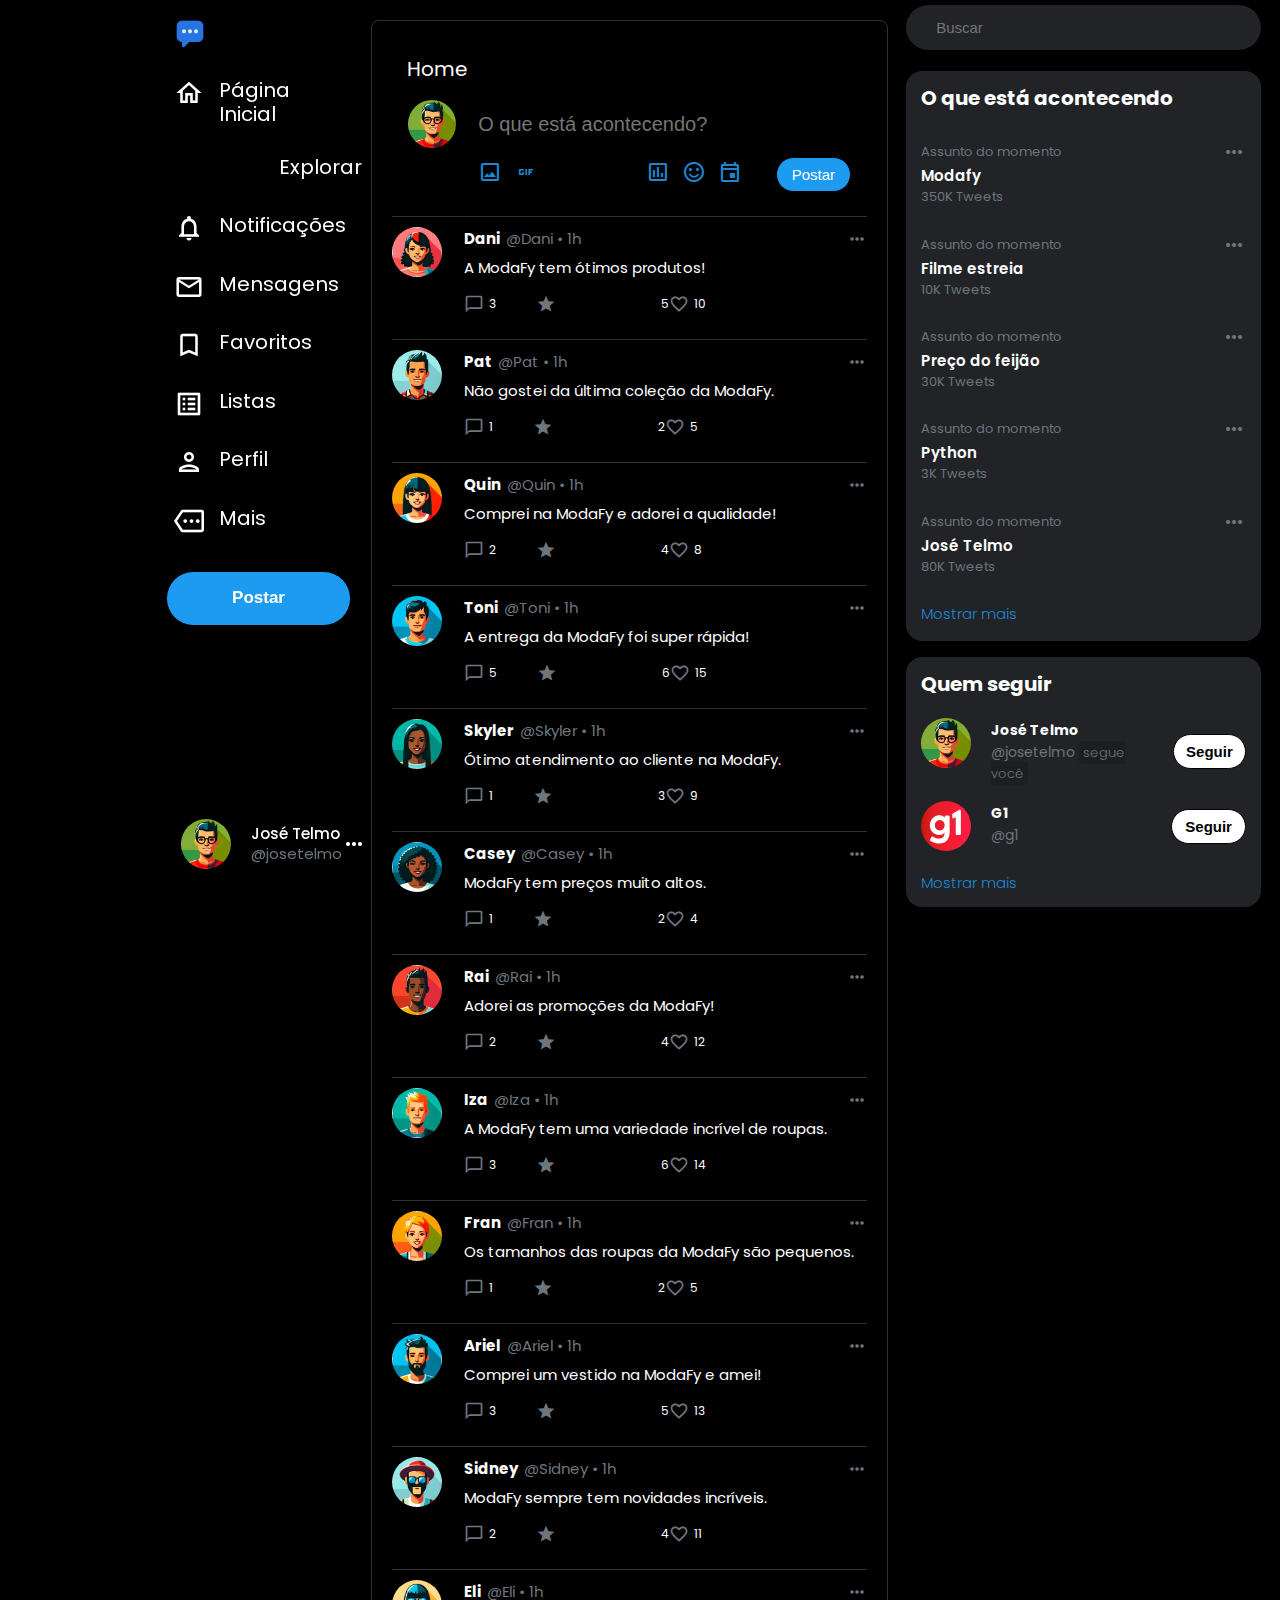
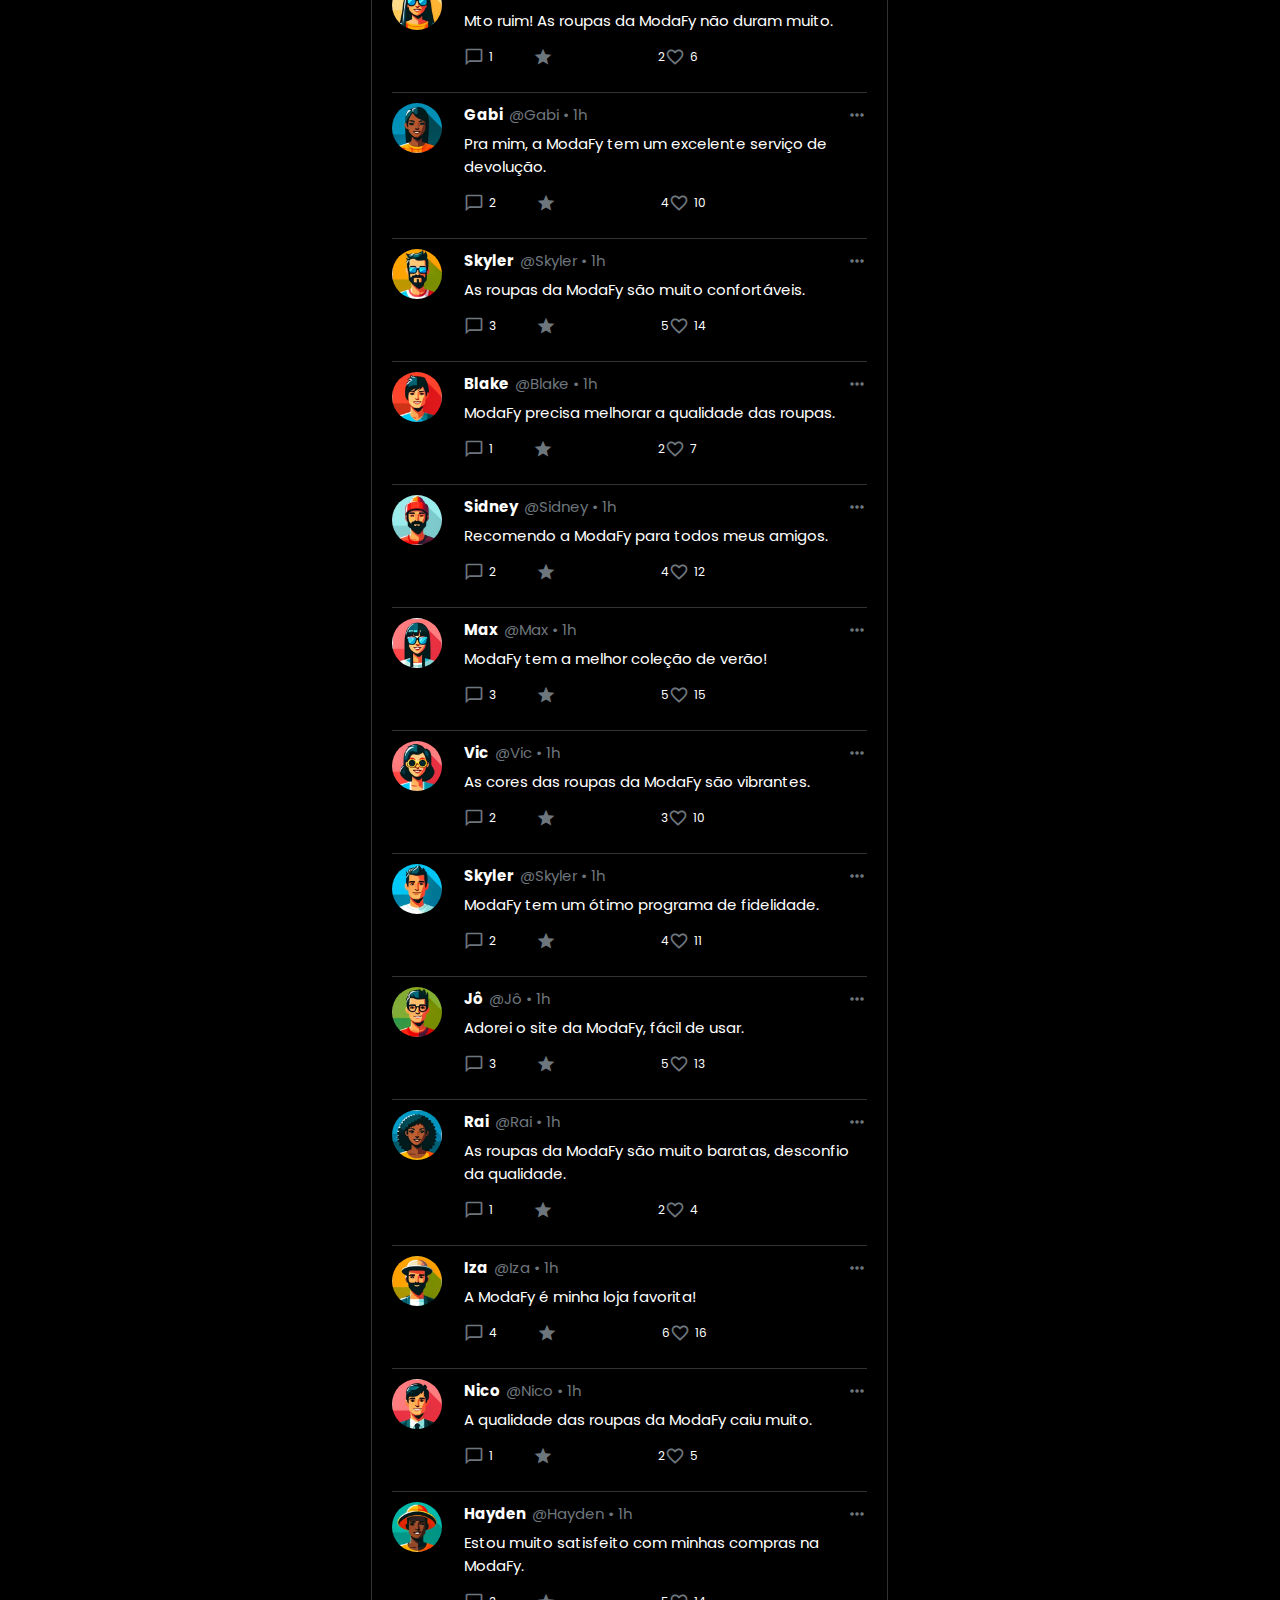
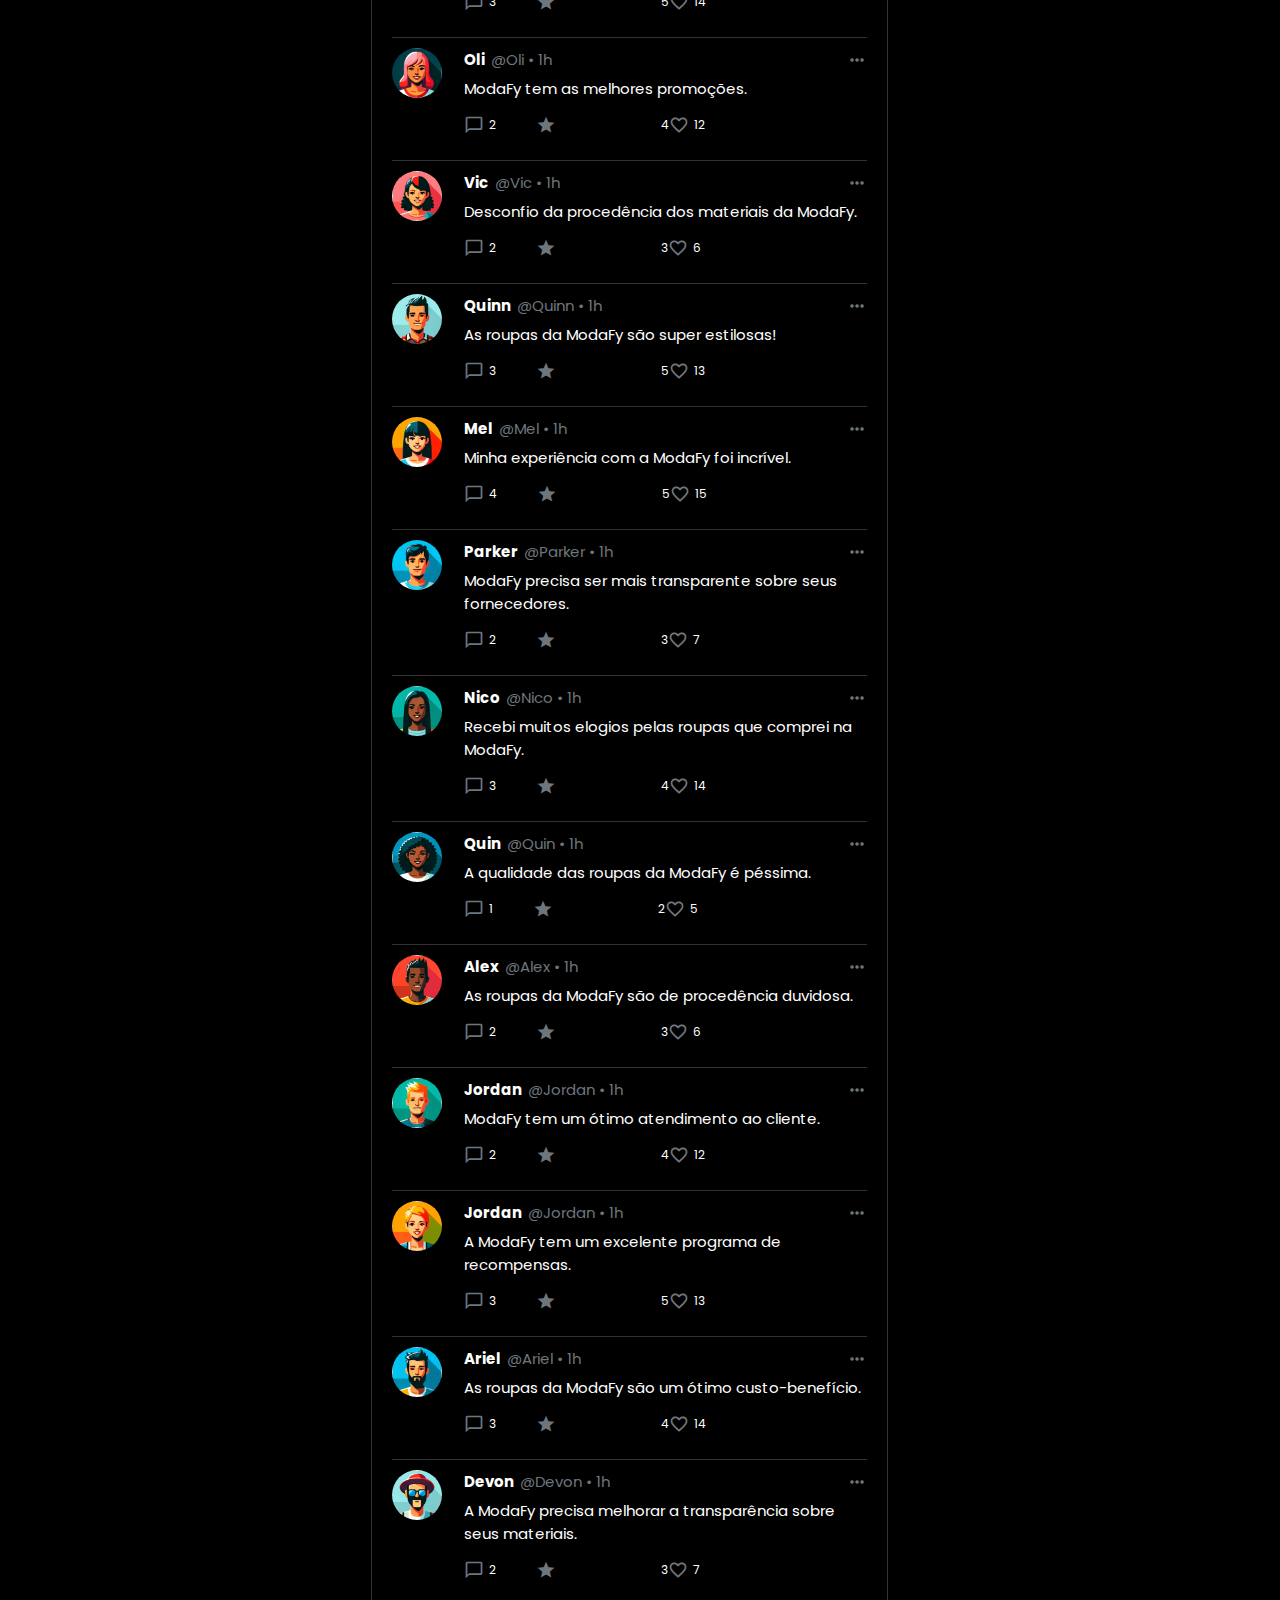
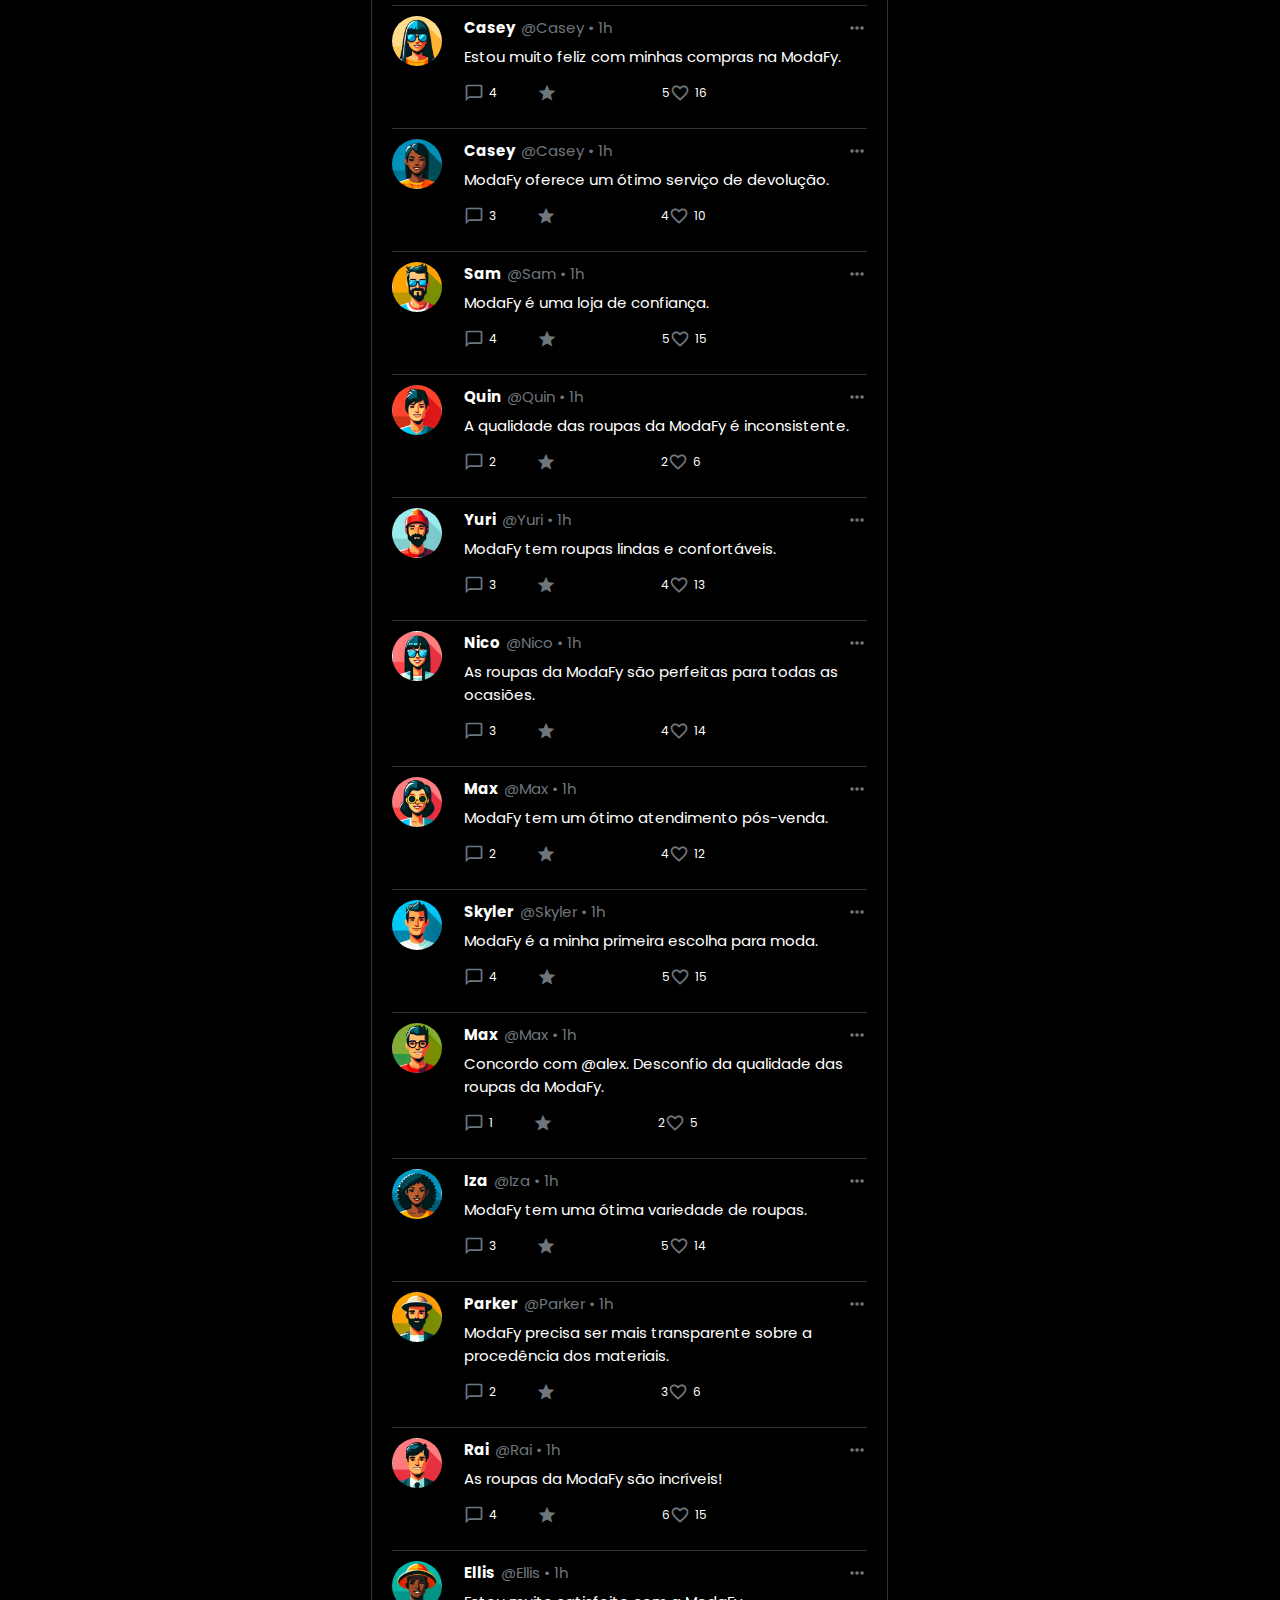
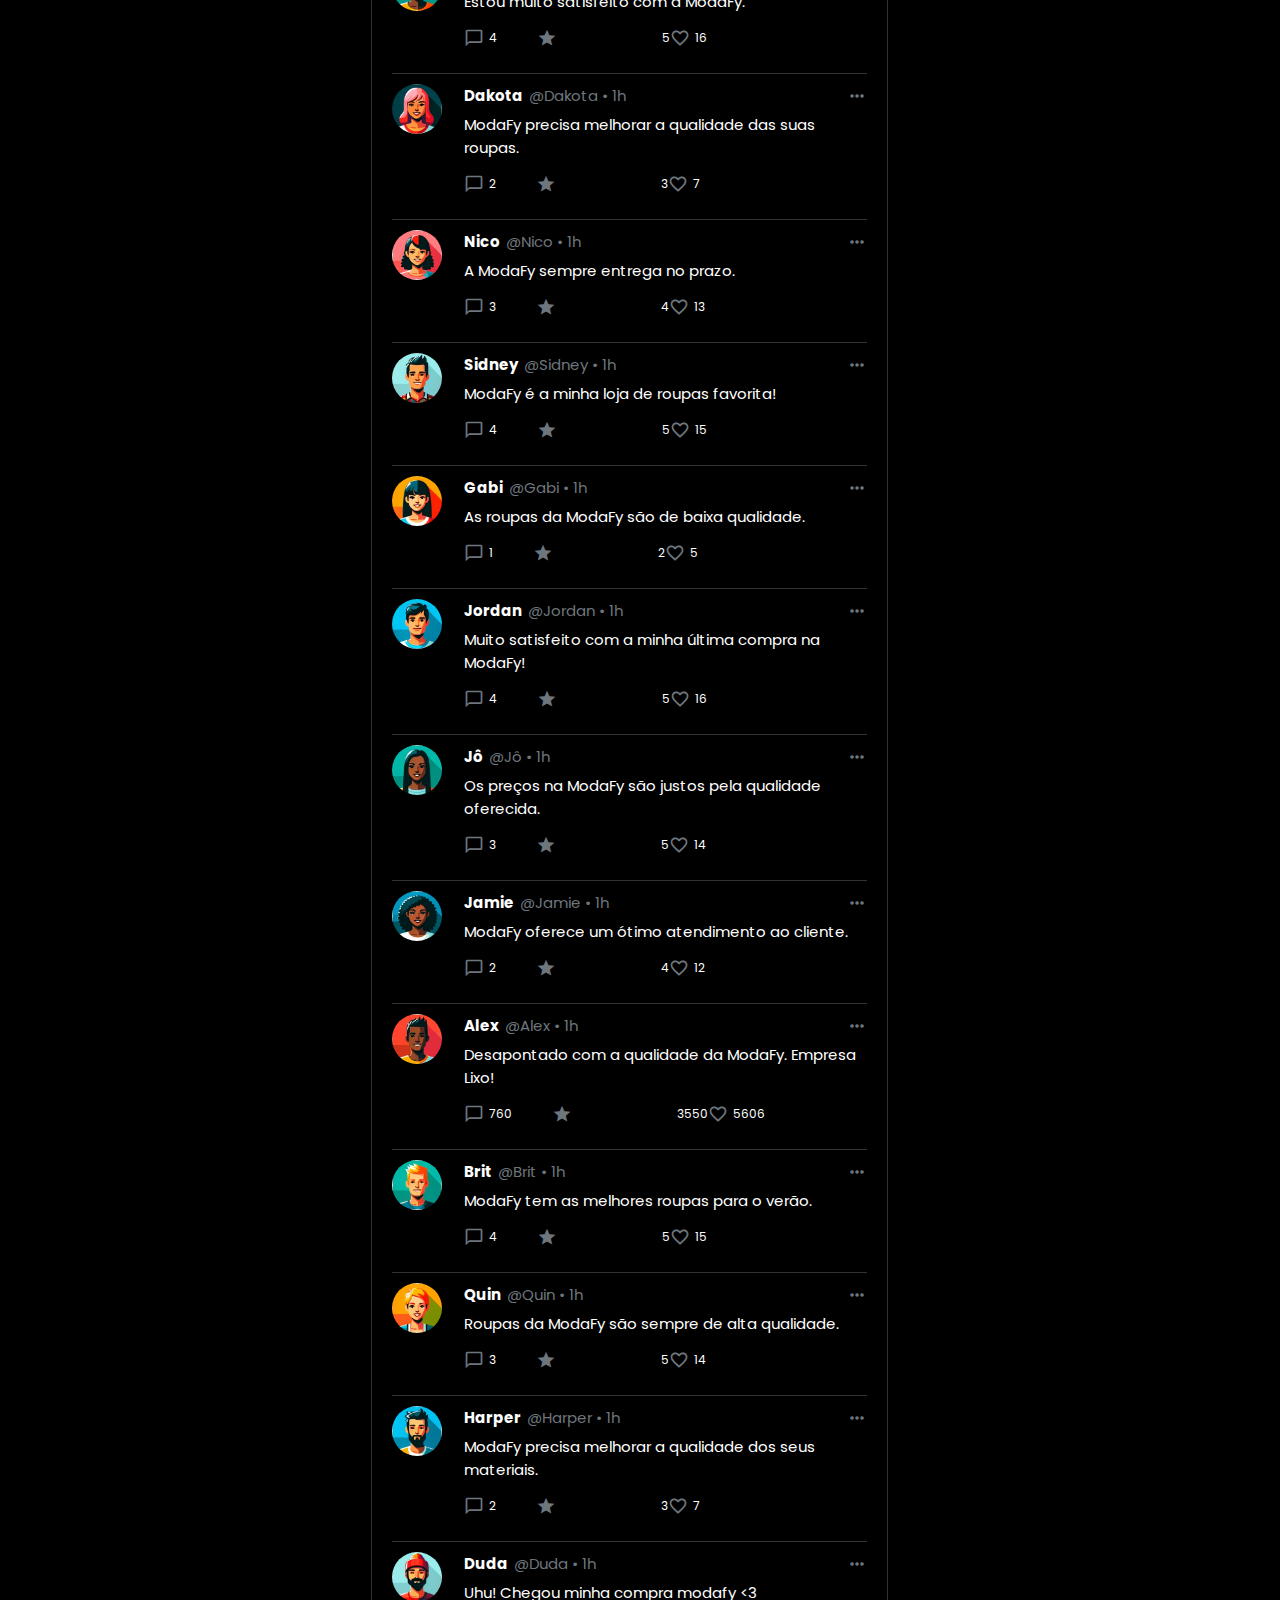
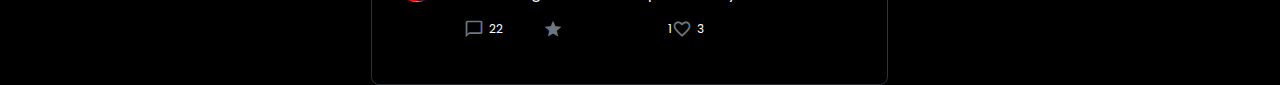
==== commit 47c5509f: "change user icon" ====
--- a/twitter/index.html
+++ b/twitter/index.html
@@ -8,7 +8,7 @@
     <link rel="icon" type="image/x-icon" href="assets/images/favicon.png">
     <link href="https://fonts.googleapis.com/icon?family=Material+Icons|Material+Icons+Outlined" rel="stylesheet">
     <link rel="stylesheet" href="assets/style.css">
-    <title>Twitter Simulation</title>
+    <title>Xuíter - Simulação de busca da Modafy</title>
 </head>
 <body>
 
@@ -16,7 +16,7 @@
         <div class="nav-links">
             <a href="">
                 
-                <img src="assets/images/favicon.png">
+                <img src="assets/images/favicon.png" alt="Xuíter" title="Xuíter">
             </a>
             <a href="">
                 <i class="material-icons-outlined">
@@ -73,7 +73,7 @@
 
         <div class="main-account">
             <a href="">
-                <img class="tweet-img" src="assets/images/profilepic24.png" alt="Usuário Principal">
+                <img class="tweet-img" src="assets/images/profilepic20.png" alt="Usuário Principal">
                 <div class="account-details">
                     <span class="account-name">José Telmo</span>
                     <span class="account-handle">@josetelmo</span>
@@ -93,7 +93,7 @@
                     <i class="material-icons-outlined">auto_awesome</i>
                 </div>
                 <div class="new-tweet">
-                    <img class="tweet-img" src="assets/images/profilepic24.png" alt="Usuário Principal">
+                    <img class="tweet-img" src="assets/images/profilepic20.png" alt="Usuário Principal">
                     <div class="new-tweet-details">
                         <input type="text" placeholder="O que está acontecendo?">
                         <div class="new-tweet-actions">
@@ -132,8 +132,8 @@
                             <span>Assunto do momento</span>
                             <i class="material-icons-outlined">more_horiz</i>
                         </div>
-                        <p>Time vence campeonato</p>
-                        <span>100K Tweets</span>
+                        <p>Modafy</p>
+                        <span>350K Tweets</span>
                     </div>
                     <div class="trending-item">
                         <div class="item-category">
@@ -141,7 +141,7 @@
                             <i class="material-icons-outlined">more_horiz</i>
                         </div>
                         <p>Filme estreia</p>
-                        <span>100K Tweets</span>
+                        <span>10K Tweets</span>
                     </div>
                     <div class="trending-item">
                         <div class="item-category">
@@ -149,7 +149,7 @@
                             <i class="material-icons-outlined">more_horiz</i>
                         </div>
                         <p>Preço do feijão</p>
-                        <span>100K Tweets</span>
+                        <span>30K Tweets</span>
                     </div>
                     <div class="trending-item">
                         <div class="item-category">
@@ -157,7 +157,7 @@
                             <i class="material-icons-outlined">more_horiz</i>
                         </div>
                         <p>Python</p>
-                        <span>100K Tweets</span>
+                        <span>3K Tweets</span>
                     </div>
                     <div class="trending-item">
                         <div class="item-category">
@@ -165,7 +165,7 @@
                             <i class="material-icons-outlined">more_horiz</i>
                         </div>
                         <p>José Telmo</p>
-                        <span>100K Tweets</span>
+                        <span>80K Tweets</span>
                     </div>
                     <a href="" class="show-more">Mostrar mais</a>
                 </div>
@@ -173,7 +173,7 @@
                     <h1 class="h1-title">Quem seguir</h1>
                     <div class="follow-profile">
                         <div class="follow-cont">
-                        <img class="tweet-img" src="assets/images/profilepic24.png" alt="">
+                        <img class="tweet-img" src="assets/images/profilepic20.png" alt="">
                         <div class="follow-details">
                             <a href="">José Telmo</a>
                             <span>@josetelmo <span id="follows">segue você</span></span>
--- a/twitter/assets/style.css
+++ b/twitter/assets/style.css
@@ -135,8 +135,7 @@
 
 .main-feed {
     width: 50%;
-    border-left: 1px solid rgb(47, 51, 54);
-    border-right: 1px solid rgb(47, 51, 54);
+    border: 1px solid rgb(47, 51, 54);
 }
 
 .home-bar {
@@ -548,3 +547,7 @@
     font-size: 20px;
     margin-right: 5px;
 }
+
+#feed-tweets > div > div > div.tweet-icons > div:nth-child(4) > i{
+    display: none;
+}